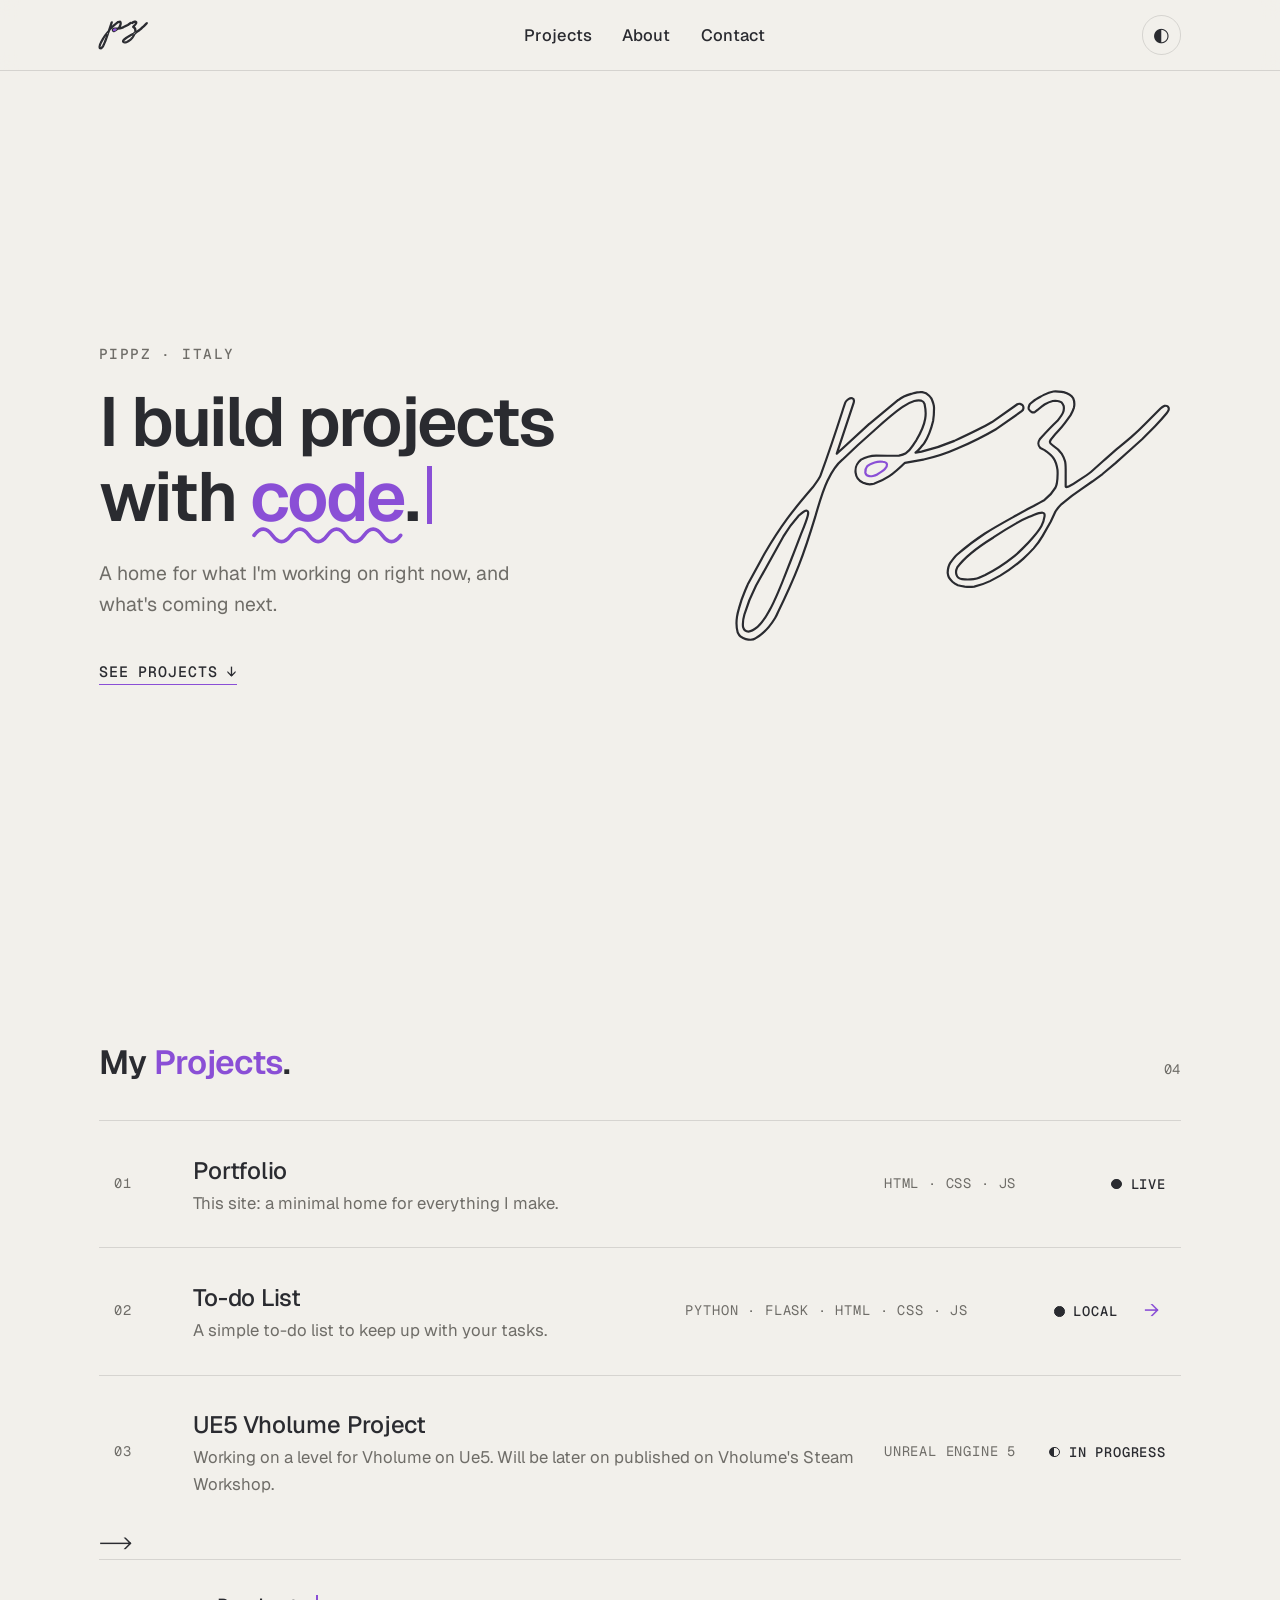
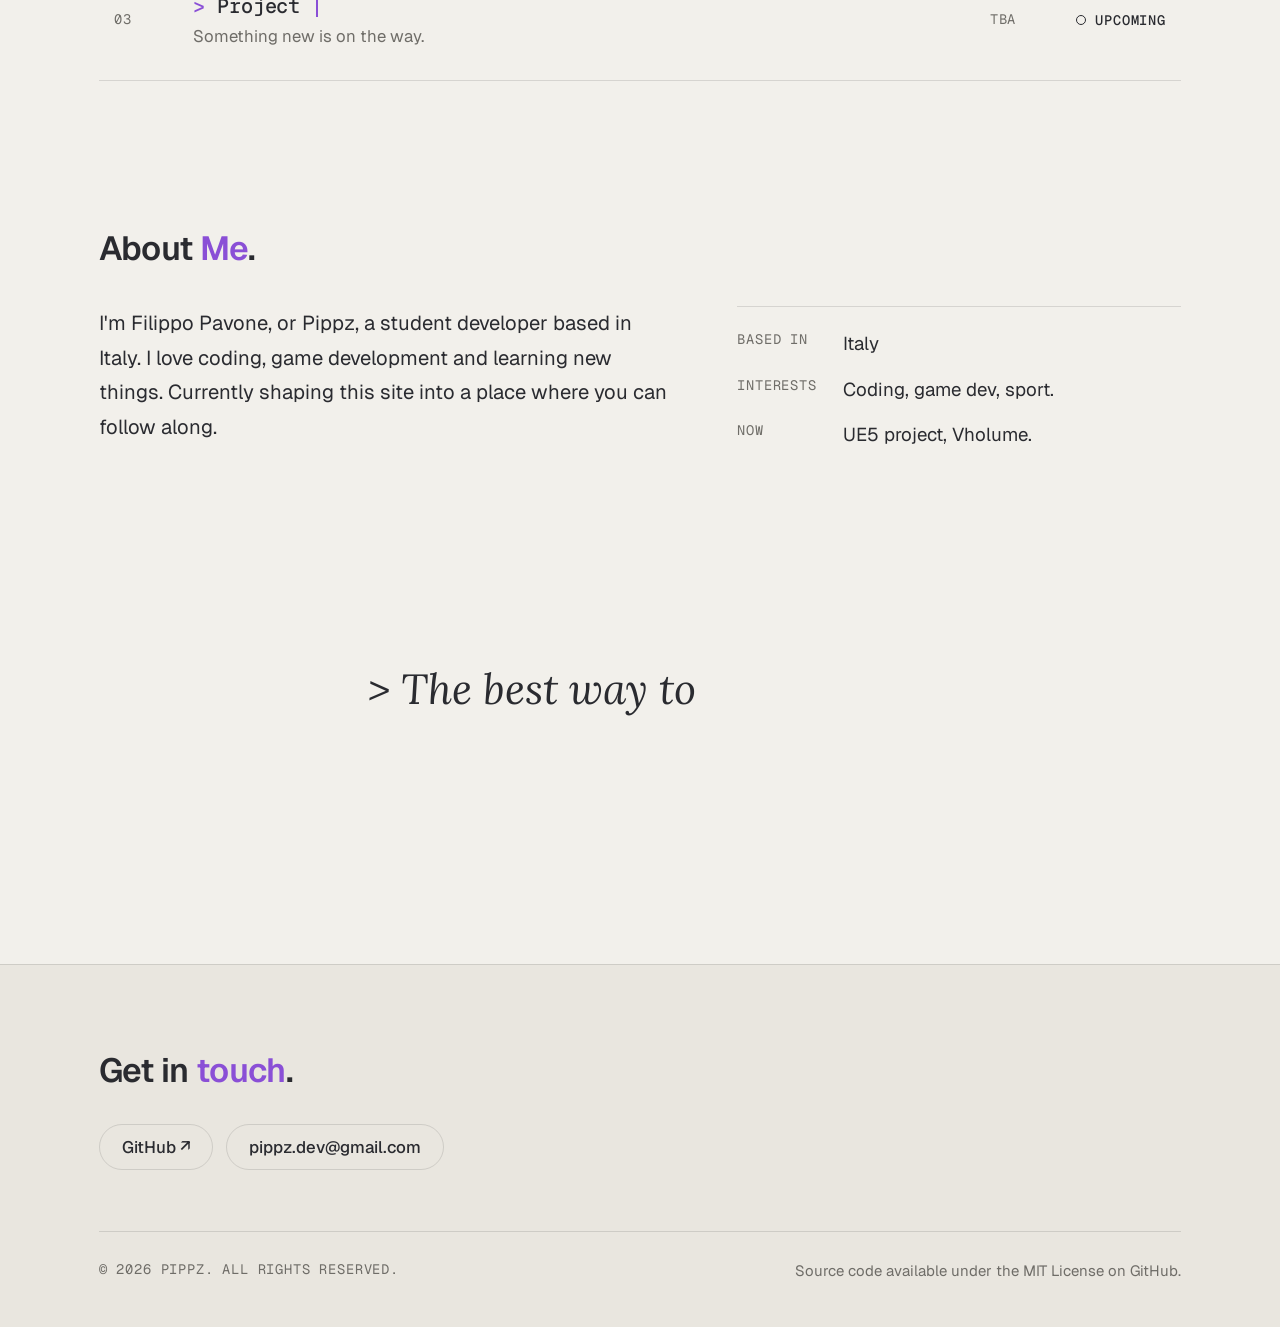
==== index.html @ d2d815ef "Merge branch 'main' into feature-compoundly" ====
<!DOCTYPE html>
<html lang="en">
<head>
  <meta charset="utf-8">
  <meta name="viewport" content="width=device-width, initial-scale=1">
  <title>Pippz — Coding & Projects</title>
  <meta name="description" content="Portfolio of Pippz: current projects, what's in progress, and what's coming next.">
  <link rel="icon" type="image/svg+xml" href="favicon.svg">
  <link rel="preconnect" href="https://fonts.googleapis.com">
  <link rel="preconnect" href="https://fonts.gstatic.com" crossorigin>
  <link href="https://fonts.googleapis.com/css2?family=Geist:wght@300;400;500;600&family=Geist+Mono:wght@400;500&family=Lora:ital,wght@1,400&display=swap" rel="stylesheet">
  <script>
    try{document.documentElement.dataset.theme=localStorage.getItem('theme')||(matchMedia('(prefers-color-scheme: dark)').matches?'dark':'light')}catch(e){}
  </script>
  <link rel="stylesheet" href="style.css">
</head>
<body id="top">

  <svg width="0" height="0" hidden><g id="logo-src"><path d="M21.8056 119.644L9.3056 142.644C9.26526 142.719 9.22818 142.795 9.19427 142.872L9.1015 143.109C5.95736 150.557 4.88043 152.31 2.8954 160.088C2.63771 160.976 1.61025 165.303 1.45403 166.349C0.895382 170.088 0.647331 172.921 1.94135 177.577C2.44136 178.577 3.0124 179.863 3.94135 180.577C5.4595 181.744 6.33736 182.166 7.94135 182.577C8.80337 182.798 12.8954 183.588 14.9413 182.077C23.2705 177.279 27.8954 169.588 29.3954 167.088C30.0858 165.937 31.2693 163.405 31.3954 163.088C44.3325 136.578 50.1797 121.376 58.7294 93.1844C58.7476 93.1387 58.7643 93.0924 58.7802 93.0458C64.4886 72.9875 67.2756 67.6297 67.8925 66.3358C71.8804 57.9718 74.8879 54.2525 78.704 51.0721C88.0883 42.0612 93.2858 37.2902 102.416 29.3358C111.746 20.9152 116.474 16.8454 122.567 12.6249C125.872 10.2228 127.889 9.06328 131.395 8.08776C133.193 7.58776 134.343 7.49878 136.381 7.75866C137.926 8.25127 138.568 8.75084 138.989 10.3671C140.011 15.042 140.087 17.3669 139.417 21.0409C138.565 26.3078 137.059 29.8177 132.894 36.8807C129.253 41.9809 129.736 43.187 124.895 46.5878C123.945 47.1565 121.351 47.8764 120.18 48.077C113.764 48.2335 110.107 48.2412 103.441 48.077C98.659 48.1854 96.2359 48.845 92.3954 51.0721C89.2131 53.8055 87.8954 56.0878 88.3954 60.5878C88.8431 64.6174 90.6763 66.6091 93.9482 68.036C96.3346 69.0016 99.3638 69.1245 99.9482 69.036C100.533 68.9475 100.573 69.0549 101.783 68.7606C110.575 65.6182 115.569 62.1973 124.589 53.3915L137.963 51.0311C138.102 51.0066 138.239 50.9723 138.373 50.9286C148.882 48.6878 154.149 46.8443 162.873 42.9286C163.014 42.8826 163.151 42.8268 163.283 42.7606C175.431 37.5355 181.542 34.4701 191.283 28.7606C191.416 28.694 191.544 28.6168 191.666 28.5311L210.166 15.5311C211.522 14.5785 211.848 12.708 210.895 11.3524C209.943 9.99685 208.072 9.67034 206.717 10.6229L188.404 23.4901C181.479 27.5888 174.873 30.7992 160.795 37.2948C152.08 41.0034 146.876 42.7908 136.71 45.159L132.327 45.9325C134.485 44.1463 135.381 42.8478 137.441 40.577C137.965 40.0003 138.441 39.3633 138.941 38.577C142.45 33.0596 143.534 29.666 145.216 22.7196C145.92 18.957 145.895 15.088 145.895 13.0878C145.895 12.0878 145.095 8.72495 143.895 6.08776C142.835 4.46468 142.052 3.71695 140.395 2.6073C139.329 2.08539 138.618 1.8641 137.192 1.58776C136.491 1.5666 136.097 1.56719 135.395 1.58776C134.395 1.58775 133.059 1.87586 130.018 2.60729C129.794 2.63923 129.575 2.69629 129.364 2.77722L129.157 2.86608C124.682 4.14204 122.546 5.0915 119.657 7.36608C119.431 7.4732 119.219 7.60774 119.026 7.76745L98.5263 24.7675C98.4882 24.7991 98.4505 24.8316 98.414 24.8651L74.5908 46.702L86.8954 9.58776C87.4304 8.01972 87.5093 6.64334 85.9413 6.10827C84.3733 5.57329 81.7961 7.17393 80.8954 9.08776C79.9947 11.0016 73.985 31.5247 62.8954 62.0878C62.7584 62.5749 61.0008 65.9545 57.0136 71.3124C41.95 88.7864 33.9469 99.0551 21.8056 119.644ZM21.8056 119.644L21.8945 119.491C21.9258 119.441 21.9588 119.391 21.9931 119.343" pathLength="1" style="--i:0"/><path d="M48.3729 105.739L48.3807 105.709C53.983 92.0607 54.5413 88.976 52.6736 88.5383C51.8009 87.9799 50.5115 88.7757 46.6385 92.1594L46.5516 92.2111L46.492 92.2922C40.8599 98.5788 38.6869 101.788 35.492 107.292L35.4578 107.345L15.448 143.362L15.4402 143.382C11.4286 151.266 9.49011 155.869 6.89541 164.588C6.15136 167.088 5.41328 170 5.89531 173.795C6.55748 176.323 8.3954 177.088 9.8954 177.088C11.3954 177.088 13.0346 176.542 16.2977 173.885C20.0883 170.321 21.9305 167.767 24.7977 162.385L24.8299 162.341L24.8514 162.292C29.1869 154.876 35.3954 139.088 35.8426 137.812C35.8954 137.588 36.0854 137.247 36.3475 136.593C36.6156 135.924 36.9806 135.002 37.4197 133.887C38.2982 131.656 39.474 128.648 40.7615 125.344C43.3367 118.735 46.3611 110.935 48.3611 105.768L48.3729 105.739Z" pathLength="1" style="--i:1"/><path d="M103.896 62.0877C102.659 62.8216 99.6384 63.4617 98.3955 63.0878C96.5373 62.9268 95.8954 62.0877 95.5154 60.6876C95.4575 56.4828 96.9658 54.8197 102.396 53.0877C103.896 52.5878 106.101 52.2448 108.395 52.5878C110.546 52.8211 111.348 53.5974 111.396 54.5877C111.76 56.9677 109.614 58.6939 103.896 62.0877Z" pathLength="1" style="--i:2"/><path d="M226.895 10.5877C225.395 11.4762 223.954 12.7184 222.395 14.0877C221.367 14.9564 220.88 15.3896 219.895 16.0877C219.075 16.4598 218.132 16.5148 217.395 16.0877C216.465 15.5591 216.034 15.1166 215.395 14.0877C214.833 12.6876 215.895 10.5877 216.395 10.0877C219.234 7.73923 220.437 6.87292 221.895 6.08775C222.895 5.58775 224.632 4.47335 226.395 3.58775C229.395 2.04518 230.916 1.51828 233.395 1.08775C236.358 0.827073 238.034 1.18989 240.895 1.58775C244.148 2.44117 246.554 3.80224 247.895 6.08774C249.021 8.63622 249.114 10.1724 248.395 13.0877C247.645 15.3564 247.109 16.5677 245.895 18.5877L241.895 24.0877C240.041 26.5293 238.961 27.8429 236.895 30.0877C235.208 31.8698 234.337 32.8545 232.895 34.5877C230.037 37.7201 230.165 38.9986 232.895 40.5877C236.142 42.7176 237.582 44.0271 239.395 46.5877C240.656 48.7023 241.196 49.9075 241.895 52.0877C242.25 53.2743 242.356 54.6303 242.395 58.0877V70.5877C242.465 71.1575 242.721 71.2233 243.395 71.0877C244.039 70.9162 244.364 70.8053 244.895 70.5877C247.58 69.1832 248.996 68.2986 251.395 66.5877C257.353 62.7457 259.574 61.2405 260.895 60.0877L269.895 52.0877C274.416 48.1234 278.895 44.0877 281.395 42.0877C284.989 39.1728 286.989 37.5356 290.395 34.5877C294.474 30.9695 296.684 28.9002 300.395 25.0877L311.895 13.5877C312.958 12.6164 313.638 12.1774 314.895 11.5877C316.808 11.3655 317.492 11.6675 317.895 13.0877C317.99 13.697 317.972 14.021 317.895 14.5877C317.459 15.7375 316.983 16.3672 316.395 17.0877C315.808 17.8083 311.317 23.0168 307.895 26.5877L298.395 36.0877L288.395 45.0878L278.895 53.5878L269.395 61.5877L261.895 67.0877L253.895 72.5877L246.895 77.5877L239.395 83.5877C237.243 85.6692 236.298 86.8802 234.895 89.0877L231.395 96.5877L225.395 107.088C223.207 110.865 221.763 112.82 218.895 116.088C216.007 119.217 214.368 120.876 211.395 123.588C205.03 129.219 201.311 131.964 194.395 136.088L186.895 140.088C182.471 142.217 179.954 143.105 175.395 144.088C172.576 144.34 171.048 144.336 168.395 144.088C166.365 143.838 165.268 143.623 163.395 143.088C161.619 142.258 160.713 141.73 159.395 140.588C158.192 139.467 157.664 138.806 156.895 137.588C156.259 136.232 156.035 135.465 155.895 134.088C156.002 130.47 156.402 128.789 157.895 126.588C159.073 124.959 160.895 122.325 162.895 120.588C177.889 107.566 187.601 102.179 204.195 92.9762L204.895 92.5878L214.895 87.0877L218.895 85.0877L223.395 82.5877L226.895 80.5877C231.053 77.4347 232.665 75.4151 234.895 71.5877C235.513 70.1542 235.727 69.5044 235.895 68.5877C236.52 64.6857 236.655 62.4964 236.395 58.5877C235.33 51.2778 233.067 48.2164 226.895 44.0877L223.895 42.5877C221.577 40.5219 222.395 37.5878 223.395 36.0877C228.188 30.7854 231.123 27.5075 236.395 22.5878C240.404 17.4756 241.65 15.3858 240.895 11.5877C240.409 10.3531 240.085 9.80029 239.395 9.08775C238.248 8.49864 237.593 8.27679 236.395 8.08775C235.028 7.96025 234.263 7.96503 232.895 8.08775C230.378 8.75529 228.395 9.69926 226.895 10.5877Z" pathLength="1" style="--i:3"/><path d="M178.895 137.588C177.895 138.088 176.125 138.41 174.895 138.588C170.74 139.189 170.051 139.154 166.395 138.588C164.934 138.394 162.909 137.292 162.395 135.588C161.962 134.088 161.395 133.088 162.895 130.088C168.895 121.588 178.346 114.941 189.395 108.088C196.579 103.325 200.312 101.013 206.395 97.5878C210.924 94.8781 213.654 93.9515 218.895 91.5878C225.218 89.3021 227.352 89.2002 226.895 92.5877C226.139 97.7811 224.432 101.123 218.395 108.088C215.582 111.403 213.946 113.167 210.895 116.088C208.522 118.52 207.48 119.52 204.773 121.772C196.995 128.006 192.377 131.123 183.395 135.588L178.895 137.588Z" pathLength="1" style="--i:4"/></g></svg>

  <header>
    <div class="bar wrap">
      <a href="#top" aria-label="Home"><svg class="logo mark" viewBox="0 0 319 184"></svg></a>
      <nav class="nav">
        <a href="#projects">Projects</a>
        <a href="#about">About</a>
        <a href="#contact">Contact</a>
      </nav>
      <button id="theme" aria-label="Toggle theme">◐</button>
    </div>
  </header>

  <main>
    <section class="hero wrap">
      <div>
        <p class="eyebrow">Pippz · Italy</p>
        <h1>I build projects with <span class="accent code-word">code<svg class="doodle squiggle" viewBox="0 0 76 10" preserveAspectRatio="none" aria-hidden="true"><path pathLength="1" d="M2 5q4.5-6 9 0t9 0 9 0 9 0 9 0 9 0 9 0 9 0"/></svg></span>.<span class="cursor" aria-hidden="true"></span></h1>
        <p class="lede">A home for what I'm working on right now, and what's coming next.</p>
        <a class="cta" href="#projects">See projects ↓</a>
      </div>
      <svg class="logo hero-logo" viewBox="0 0 319 184" role="img" aria-label="Pippz logo"></svg>
    </section>

    <section id="projects" class="wrap">
      <div class="head reveal"><h2>My <span style="color: var(--accent);">Projects</span>.</h2><span class="mono">04</span></div>
      <ul class="rows">
        <li class="row reveal">
          <span class="num mono">01</span>
          <div><h3>Portfolio</h3><p>This site: a minimal home for everything I make.</p></div>
          <span class="tags mono">HTML · CSS · JS</span>
          <span class="status live">Live</span>
        </li>
        <li class="row-item">
        <a class="row row-link reveal" href="todo.html">
          <span class="num mono">02</span>
          <div><h3>To-do List</h3><p>A simple to-do list to keep up with your tasks.</p></div>
          <span class="tags mono">PYTHON · FLASK · HTML · CSS · JS</span>
          <span class="status live">Local</span>
          <span class="row-arrow">→</span>
        </a>
        </li>
        <!--<li class="row reveal">
          <span class="num mono">03</span>
          <div><h3 class="proj-title"><svg class="compoundly-mark" viewBox="0 0 100 100" fill="none" aria-hidden="true" focusable="false">
            <line x1="30" y1="33" x2="53" y2="50" stroke="currentColor" stroke-width="5" stroke-linecap="round"/>
            <line x1="30" y1="67" x2="53" y2="50" stroke="currentColor" stroke-width="5" stroke-linecap="round"/>
            <line x1="30" y1="33" x2="30" y2="67" stroke="currentColor" stroke-width="5" stroke-linecap="round"/>
            <circle cx="30" cy="33" r="7" fill="currentColor"/>
            <circle cx="30" cy="67" r="7" fill="currentColor"/>
            <circle cx="53" cy="50" r="7" fill="currentColor"/>
            <path d="M57 30 H65 Q72 30 72 37 V63 Q72 70 65 70 H57" stroke="currentColor" stroke-width="5" stroke-linecap="round" stroke-linejoin="round"/>
          </svg>Compoundly</h3><p>Compoundly is a web app built to simplify chemical compound research. Beta version is available on GitHub.</p></div>
          <span class="tags mono">HTML · CSS · JS</span>
          <span class="status wip">In progress</span>
        </li>-->
        <li class="row reveal">
          <span class="num mono">03</span>
          <div><h3>UE5 Vholume Project</h3><p>Working on a level for Vholume on Ue5. Will be later on published on Vholume's Steam Workshop.</p></div>
          <span class="tags mono">Unreal Engine 5</span>
          <span class="status wip">In progress</span>
        </li>-->
        <li class="row reveal">
          <span class="num mono">03</span>
          <div><h3 class="typed-line" aria-label="Upcoming project"><span class="prompt" aria-hidden="true">&gt;</span><span id="typed" aria-hidden="true" data-phrases="Project Alpha|Project Beta|Project Gamma|Project Delta"></span><span class="cursor cursor-sm" aria-hidden="true"></span></h3><p>Something new is on the way.</p></div>
          <span class="tags mono">TBA</span>
          <span class="status soon">Upcoming</span>
        </li>
      </ul>
    </section>

    <section id="about" class="wrap">
      <div class="head reveal"><h2>About <span style="color: var(--accent);">Me</span>.</h2></div>
      <div class="about reveal">
        <p>I'm Filippo Pavone, or Pippz, a student developer based in Italy. I love coding, game development and learning new things. Currently shaping this site into a place where you can follow along.</p>
        <dl>
          <dt class="mono">Based in</dt><dd>Italy</dd>
          <dt class="mono">Interests</dt><dd>Coding, game dev, sport.</dd>
          <dt class="mono">Now</dt><dd>UE5 project, Vholume.</dd>
        </dl>
      </div>
    </section>

    <section class="wrap reveal">
      <p class="quote" id="quote" data-text="> The best way to predict the future is to build it." data-hl="predict future build"></p>
    </section>
  </main>

  <footer id="contact">
    <div class="wrap">
      <h2 class="reveal">Get in <span style="color: var(--accent);">touch</span>.</h2>
      <div class="links reveal">
        <a href="https://github.com/pippz" target="_blank" rel="noopener">GitHub ↗</a>
        <button id="discord" type="button">pippz.dev@gmail.com</button>
      </div>
      <div class="legal">
        <p class="copy mono">© 2026 Pippz. All rights reserved.</p>
        <p class="notice">Source code available under the MIT License on GitHub.</p>
      </div>
    </div>
  </footer>

  <script src="script.js"></script>
</body>
</html>
---- style.css ----
:root {
    --bg: #f2f0eb;
    --surface: #e9e6df;
    --text: #2a2b30;
    --muted: #6f6d68;
    --line: rgba(42, 43, 48, 0.14);
    --accent: /*#e2573b;*/#8A4FD6;
}

[data-theme="dark"] {
    --bg: #1d1e22;
    --surface: #26272c;
    --text: #e9e6df;
    --muted: #8d8b86;
    --line: rgba(233, 230, 223, 0.13);
    --accent: /*#f0745a;*/#B98CF2;
}

* {
    box-sizing: border-box;
}

html {
    font-size: 110%;
    scrollbar-width: thin;
    scrollbar-color: var(--line) transparent;
}

body {
    margin: 0;
    background: var(--bg);
    color: var(--text);
    font: 400 1.0625rem/1.6 'Geist', system-ui, sans-serif;
    transition: background 0.3s, color 0.3s;
}

::selection {
    background: var(--accent);
    color: #fff;
}

a {
    color: inherit;
    text-decoration: none;
}

:focus-visible {
    outline: 2px solid var(--accent);
    outline-offset: 0.1875rem;
    border-radius: 0.25rem;
}

.wrap {
    max-width: 65rem;
    margin: 0 auto;
    padding: 0 1.75rem;
}

.mono {
    font-family: 'Geist Mono', monospace;
    font-size: 0.78rem;
    letter-spacing: 0.06em;
    text-transform: uppercase;
    color: var(--muted);
}

section {
    scroll-margin-top: 4.375rem;
}

h1,
h2,
h3,
p {
    margin: 0;
}

/* ── Header ── */
header {
    position: fixed;
    inset: 0 0 auto;
    z-index: 10;
    background: color-mix(in srgb, var(--bg) 82%, transparent);
    backdrop-filter: blur(0.5rem);
    -webkit-backdrop-filter: blur(0.5rem);
    border-bottom: 1px solid var(--line);
}

.bar {
    display: flex;
    align-items: center;
    justify-content: space-between;
    height: 4rem;
}

.mark {
    width: 2.75rem;
    --sw: 9;
    display: block;
}

.nav {
    display: flex;
    gap: 1.75rem;
    font-size: 0.9375rem;
    font-weight: 500;
}

.nav a {
    display: inline-flex;
}

.nav a span {
    display: inline-flex;
    flex-direction: column;
    height: 1.25em;
    line-height: 1.25;
    overflow: hidden;
}

.nav a span::before,
.nav a span::after {
    content: attr(data-l);
    display: block;
    transition: transform 0.4s cubic-bezier(0.6, 0, 0.2, 1);
    transition-delay: calc((sibling-index() - 1) * 30ms);
}

.nav a span::after {
    color: var(--accent);
}

.nav a:hover span::before,
.nav a:hover span::after {
    transform: translateY(-100%);
}

#theme {
    background: none;
    border: 1px solid var(--line);
    color: var(--text);
    width: 2.25rem;
    height: 2.25rem;
    border-radius: 50%;
    font-size: 1.0625rem;
    cursor: pointer;
    transition: transform 0.4s, border-color 0.2s;
}

#theme:hover {
    border-color: var(--accent);
    transform: rotate(180deg);
}

/* ── Logo ── */
.logo {
    fill: none;
    stroke: currentColor;
    stroke-width: var(--sw, 2);
    stroke-linecap: round;
    stroke-linejoin: round;
    overflow: visible;
}

.logo path:nth-of-type(3) {
    stroke: var(--accent);
}

.logo.draw path {
    animation: draw var(--dur, 2s) cubic-bezier(0.4, 0, 0.2, 1) both;
    animation-delay: calc(var(--i) * 0.14s);
}

.mark {
    --dur: 0.9s;
}

@keyframes draw {
    from {
        stroke-dasharray: 1;
        stroke-dashoffset: 1;
    }

    to {
        stroke-dasharray: 1;
        stroke-dashoffset: 0;
    }
}

/* ── Hero ── */
.hero {
    min-height: 100svh;
    display: grid;
    grid-template-columns: 1.25fr 1fr;
    align-items: center;
    gap: 3rem;
    padding-top: 6rem;
    padding-bottom: 4rem;
}

.eyebrow {
    font: 500 0.82rem 'Geist Mono', monospace;
    letter-spacing: 0.1em;
    text-transform: uppercase;
    color: var(--muted);
    margin-bottom: 1.25rem;
}

h1 {
    font-size: clamp(2.2rem, 5.4vw, 4rem);
    line-height: 1.08;
    font-weight: 600;
    letter-spacing: -0.03em;
}

.accent {
    color: var(--accent);
}

.lede {
    color: var(--muted);
    font-size: 1.1rem;
    max-width: 32ch;
    margin: 1.375rem 0 2rem;
}

.cta {
    font: 500 0.85rem 'Geist Mono', monospace;
    letter-spacing: 0.06em;
    text-transform: uppercase;
    border-bottom: 1px solid var(--accent);
    padding-bottom: 0.1875rem;
    transition: color 0.2s;
}

.cta:hover {
    color: var(--accent);
}

.hero-logo {
    width: clamp(13.75rem, 34vw, 25rem);
    --sw: 1.6;
    justify-self: center;
    color: var(--text);
}

/* ── Sections ── */
section.wrap {
    padding-top: 6rem;
    padding-bottom: 2rem;
}

.head {
    display: flex;
    align-items: baseline;
    justify-content: space-between;
    margin-bottom: 1.75rem;
}

h2 {
    font-size: 1.9rem;
    font-weight: 600;
    letter-spacing: -0.02em;
}

/* ── Projects ── */
.rows {
    list-style: none;
    margin: 0;
    padding: 0;
    border-bottom: 1px solid var(--line);
}

.row {
    display: grid;
    grid-template-columns: 3rem 1fr auto 7rem;
    gap: 1.5rem;
    align-items: center;
    padding: 1.75rem 0.875rem;
    border-top: 1px solid var(--line);
    transition: background 0.25s;
}

.row:hover {
    background: var(--surface);
}

.row h3 {
    font-size: 1.35rem;
    font-weight: 500;
    letter-spacing: -0.01em;
    transition: color 0.2s;
}

.proj-title {
    display: inline-flex;
    align-items: center;
    gap: 0.5rem;
}

.compoundly-mark {
    width: 2.0em;
    height: 2.0em;
    flex-shrink: 0;
    color: var(--accent);
}

.row:hover h3 {
    color: var(--accent);
}

.row p {
    color: var(--muted);
    font-size: 0.95rem;
}

.status {
    font: 500 0.78rem 'Geist Mono', monospace;
    letter-spacing: 0.06em;
    text-transform: uppercase;
    display: inline-flex;
    align-items: center;
    gap: 0.5rem;
    justify-self: end;
    color: var(--text);
}

.status::before {
    content: '';
    box-sizing: border-box;
    flex-shrink: 0;
    width: 0.6rem;
    height: 0.6rem;
    border: 1.5px solid currentColor;
    border-radius: 50%;
}

.live::before {
    background: currentColor;
}

.wip::before {
    background: linear-gradient(90deg, currentColor 50%, transparent 50%);
}

.row-link {
    grid-template-columns: 3rem 1fr auto 7rem 1.25rem;
    cursor: pointer;
}

.row-arrow {
    color: var(--accent);
    font-size: 1.1rem;
    opacity: 1;
    transform: translateX(-0.4rem);
    justify-self: end;
}

/* ── About ── */
.about {
    display: grid;
    grid-template-columns: 1.3fr 1fr;
    gap: 3.5rem;
    align-items: start;
}

.about p {
    font-size: 1.15rem;
    line-height: 1.7;
}

dl {
    margin: 0;
    display: grid;
    grid-template-columns: auto 1fr;
    gap: 0.875rem 1.5rem;
    border-top: 1px solid var(--line);
    padding-top: 1.25rem;
}

dd {
    margin: 0;
}

/* ── Quote ── */
.quote {
    font: italic 400 clamp(1.5rem, 3.4vw, 2.4rem)/1.35 'Lora', serif;
    text-align: center;
    max-width: 26ch;
    margin: 4rem auto 2rem;
    min-height: 3em;
}

.w {
    white-space: nowrap;
}

.c {
    opacity: 0;
    transition: opacity 0.15s;
}

.c.on {
    opacity: 1;
}

.hl {
    color: var(--accent);
}

/* ── Footer ── */
footer {
    margin-top: 6rem;
    padding: 4.5rem 0 2.5rem;
    border-top: 1px solid var(--line);
    background: var(--surface);
}

.links {
    display: flex;
    gap: 0.75rem;
    flex-wrap: wrap;
    margin: 1.5rem 0 3.5rem;
}

.links a,
.links button {
    font: 500 0.95rem 'Geist', sans-serif;
    color: var(--text);
    background: none;
    border: 1px solid var(--line);
    border-radius: 999px;
    padding: 0.625rem 1.25rem;
    cursor: pointer;
    transition: border-color 0.2s, color 0.2s;
}

.links a:hover,
.links button:hover {
    border-color: var(--accent);
    color: var(--accent);
}

.legal {
    display: flex;
    justify-content: space-between;
    align-items: flex-start;
    gap: 1rem 2.5rem;
    flex-wrap: wrap;
    border-top: 1px solid var(--line);
    padding-top: 1.5rem;
}

.copy {
    margin: 0;
}

.notice {
    margin: 0;
    max-width: 52ch;
    text-align: right;
    font-size: 0.85rem;
    color: var(--muted);
}

/* ── Reveal ── */
.reveal {
    opacity: 0;
    transform: translateY(0.625rem);
    transition: opacity 0.7s ease, transform 0.7s ease;
}

.reveal.in {
    opacity: 1;
    transform: none;
}

@media (max-width: 792px) {
    .hero {
        grid-template-columns: 1fr;
        gap: 2rem;
        padding-top: 6.875rem;
    }

    .hero-logo {
        order: -1;
        width: 12.5rem;
        justify-self: start;
    }

    .nav {
        gap: 1rem;
        font-size: 0.875rem;
    }

    .row {
        grid-template-columns: 2rem 1fr;
        gap: 0.375rem 0.875rem;
        padding: 1.5rem 0.25rem;
    }

    .tags,
    .status {
        grid-column: 2;
        justify-self: start;
    }

    .row-arrow {
        display: none;
    }

    .about {
        grid-template-columns: 1fr;
        gap: 2rem;
    }

    .notice {
        text-align: left;
    }
}

@media (prefers-reduced-motion: reduce) {
    * {
        animation: none!important;
        transition: none!important;
    }

    .reveal {
        opacity: 1;
        transform: none;
    }
}

/* ── Squiggle ── */
.doodle {
    fill: none;
    stroke: currentColor;
    stroke-width: 1.8;
    stroke-linecap: round;
    stroke-linejoin: round;
    overflow: visible;
}

.doodle path {
    stroke-dasharray: 1;
    stroke-dashoffset: 1;
}

.doodle.draw path {
    animation: draw 1s cubic-bezier(0.4, 0, 0.2, 1) both;
    animation-delay: var(--d, 0s);
}

.code-word {
    position: relative;
    display: inline-block;
}

.squiggle {
    --d: 0.9s;
    position: absolute;
    left: 0;
    bottom: -0.16em;
    width: 100%;
    height: 0.3em;
    color: var(--accent);
}

/* ── Cursor ── */
.cursor {
    display: inline-block;
    width: 0.07em;
    height: 0.85em;
    margin-left: 0.12em;
    background: var(--accent);
    vertical-align: -0.05em;
    animation: blink 1.1s steps(1) infinite;
}

.cursor-sm {
    width: 2px;
    height: 1.1em;
    margin-left: 4px;
    vertical-align: -0.2em;
}

@keyframes blink {
    50% {
        opacity: 0;
    }
}

/* ── Typing line ── */
.row .typed-line {
    font-family: 'Geist Mono', monospace;
    font-size: 1.15rem;
    font-weight: 500;
}

.prompt {
    color: var(--accent);
    margin-right: 0.6em;
}

@media (prefers-reduced-motion: reduce) {
    .doodle path {
        stroke-dashoffset: 0;
    }
}

/* ── Case study: title block ── */
.back-link {
    display: inline-flex;
    align-items: center;
    gap: 0.4rem;
    font: 500 0.85rem 'Geist Mono', monospace;
    letter-spacing: 0.04em;
    color: var(--muted);
    transition: color 0.2s;
}

.back-link:hover {
    color: var(--accent);
}

.case-head {
    padding-top: 6rem;
    max-width: 42rem;
}

.case-head h1 {
    font-size: clamp(2rem, 4.4vw, 3rem);
    font-weight: 600;
    letter-spacing: -0.02em;
    margin-top: 0.75rem;
}

.case-summary {
    color: var(--muted);
    font-size: 1.1rem;
    margin-top: 1rem;
    max-width: 40ch;
}

.case-meta {
    display: flex;
    gap: 1.75rem;
    flex-wrap: wrap;
    margin-top: 2rem;
    padding-top: 1.5rem;
    border-top: 1px solid var(--line);
}

.case-meta div {
    display: flex;
    flex-direction: column;
    gap: 0.3rem;
}

.case-meta dd {
    font-size: 0.92rem;
}

.case-meta a {
    border-bottom: 1px solid var(--line);
    transition: border-color 0.2s, color 0.2s;
}

.case-meta a:hover {
    color: var(--accent);
    border-color: var(--accent);
}

/* ── Case study: sticky scroller ── */
.wrap.case-scroller {
    padding-top: 5rem;
}

.scroller-grid {
    display: grid;
    grid-template-columns: 1fr 1.1fr;
    gap: 3.5rem;
}

.scroller-sticky {
    position: sticky;
    top: 6rem;
    align-self: start;
    height: fit-content;
}

.frame {
    border-radius: 1.25rem;
    overflow: hidden;
    box-shadow: 0 1px 2px rgba(20, 15, 10, 0.06), 0 1.5rem 3rem rgba(20, 15, 10, 0.14);
    border: 1px solid var(--line);
    max-width: 20rem;
    margin: 0 auto;
}

.frame img {
    display: block;
    width: 100%;
    transition: opacity 0.25s ease;
}

.frame img.fade {
    opacity: 0;
}

.scroller-steps {
    display: flex;
    flex-direction: column;
    gap: 9rem;
    padding: 2rem 0;
}

.step {
    opacity: 0.35;
    transition: opacity 0.4s ease;
}

.step.active {
    opacity: 1;
}

.step .mono {
    display: block;
    margin-bottom: 0.5rem;
    transition: color 0.3s;
}

.step.active .mono {
    color: var(--accent);
}

.step h3 {
    font-size: 1.5rem;
    font-weight: 600;
    letter-spacing: -0.01em;
    margin-bottom: 0.6rem;
}

.step p {
    color: var(--muted);
    font-size: 1.02rem;
    line-height: 1.65;
    max-width: 32ch;
}

.step-img {
    display: none;
}

/* ── Case study: light/dark callout ── */
.wrap.case-diptych-section {
    padding-top: 1rem;
}

.diptych-label {
    text-align: center;
    display: block;
}

.case-diptych {
    display: grid;
    grid-template-columns: 1fr 1fr;
    gap: 1.5rem;
    max-width: 34rem;
    margin: 1rem auto 0;
}

.wrap.case-run {
    padding-top: 4rem;
}

.diptych-item {
    text-align: center;
}

.diptych-item .frame {
    max-width: none;
}

.diptych-item .mono {
    display: block;
    margin-top: 0.75rem;
}

/* ── Case study: prose + code ── */
.case-prose {
    max-width: 38rem;
    margin-top: 1.5rem;
}

.case-prose p {
    font-size: 1.05rem;
    line-height: 1.75;
    margin-bottom: 1.1rem;
}

.case-prose p:last-child {
    margin-bottom: 0;
}

.codeblock {
    background: var(--surface);
    border: 1px solid var(--line);
    border-radius: 1rem;
    padding: 1.5rem 1.75rem;
    max-width: 38rem;
    margin-top: 1.5rem;
    font-family: 'Geist Mono', monospace;
    font-size: 0.88rem;
    line-height: 1.9;
    overflow-x: auto;
}

.codeblock .ln {
    color: var(--accent);
    margin-right: 0.6em;
}

.case-next {
    margin-top: 6rem;
    padding: 3rem 0 5rem;
    border-top: 1px solid var(--line);
    display: flex;
    align-items: baseline;
    justify-content: space-between;
    gap: 1rem;
    flex-wrap: wrap;
}

.case-next a {
    font: 500 0.85rem 'Geist Mono', monospace;
    letter-spacing: 0.04em;
    color: var(--muted);
    transition: color 0.2s;
}

.case-next a:hover {
    color: var(--accent);
}

@media (max-width: 792px) {
    .scroller-grid {
        grid-template-columns: 1fr;
        gap: 0;
    }

    .scroller-sticky {
        display: none;
    }

    .scroller-steps {
        gap: 3rem;
        padding: 0;
    }

    .step {
        opacity: 1;
    }

    .step-img {
        display: block;
        margin-bottom: 1.25rem;
        max-width: 16rem;
    }

    .case-diptych {
        grid-template-columns: 1fr;
        max-width: 16rem;
    }

    .case-meta {
        gap: 1.25rem 2rem;
    }
}
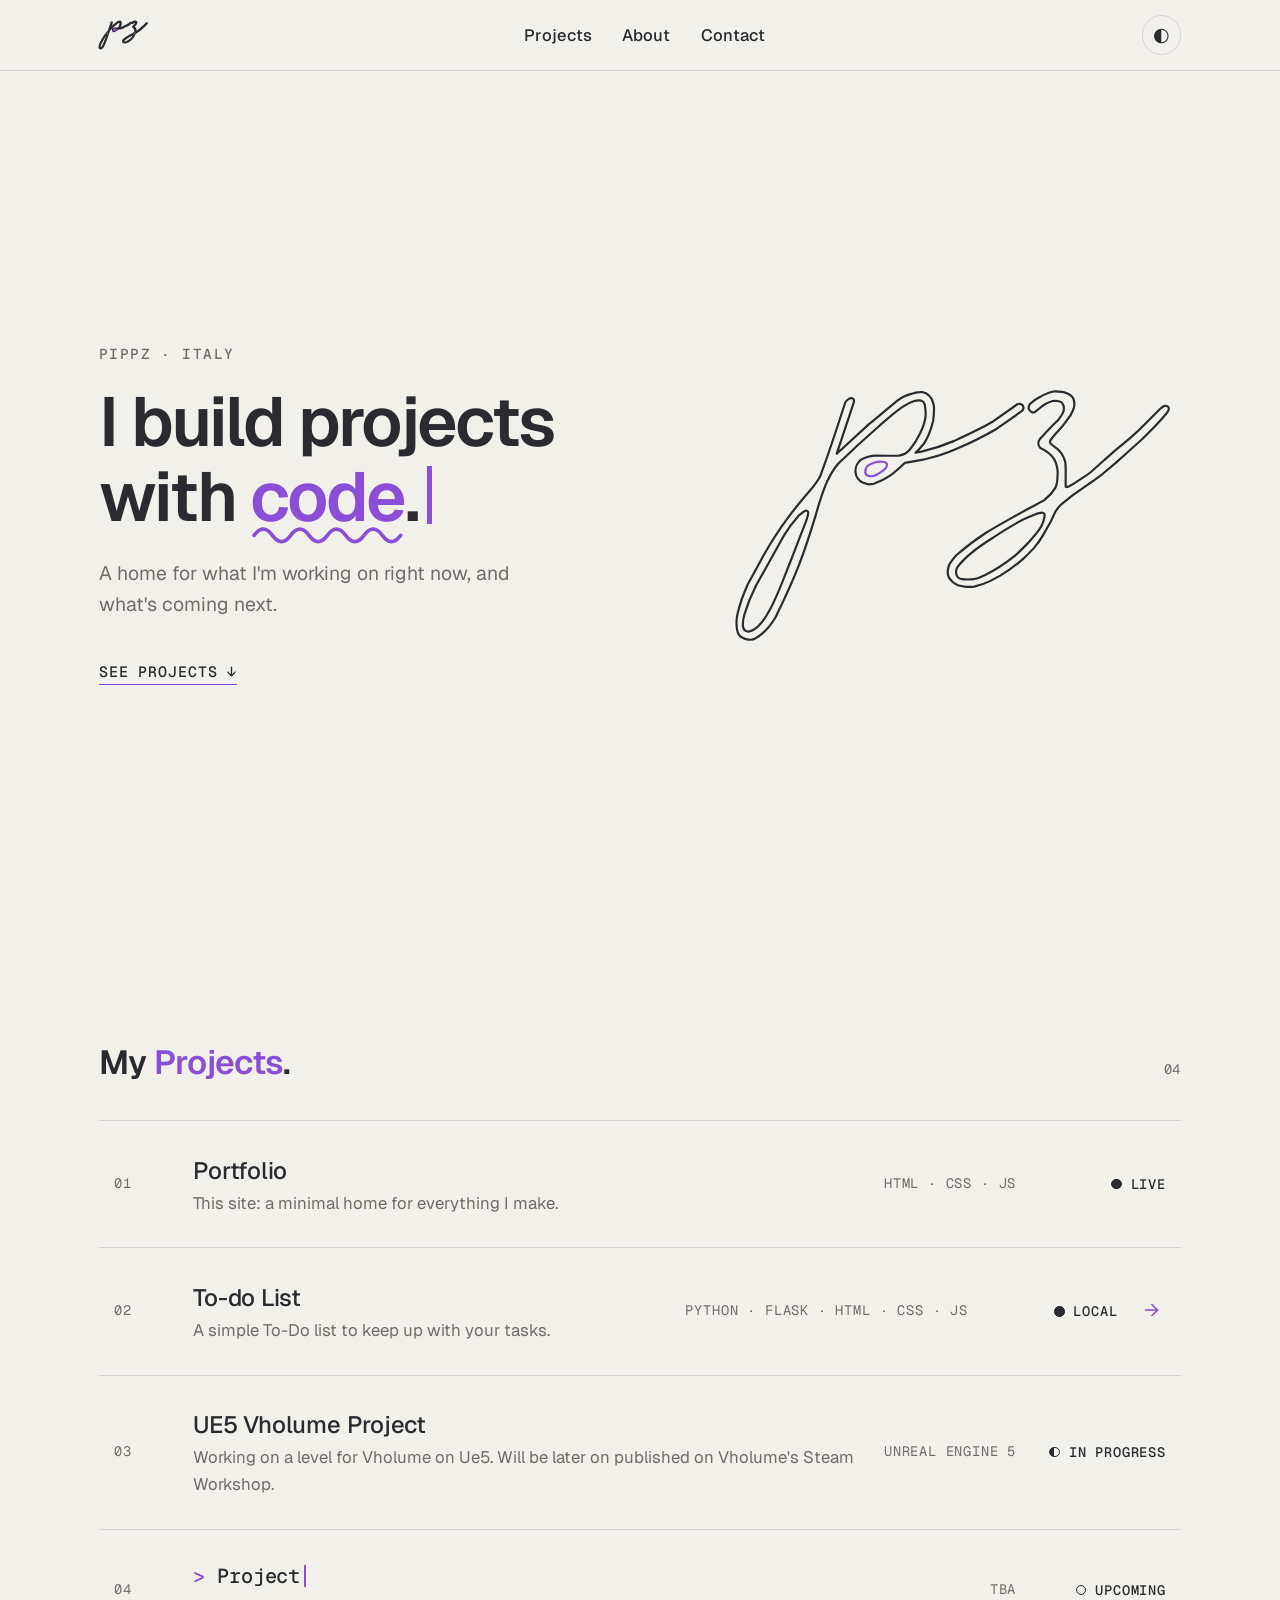
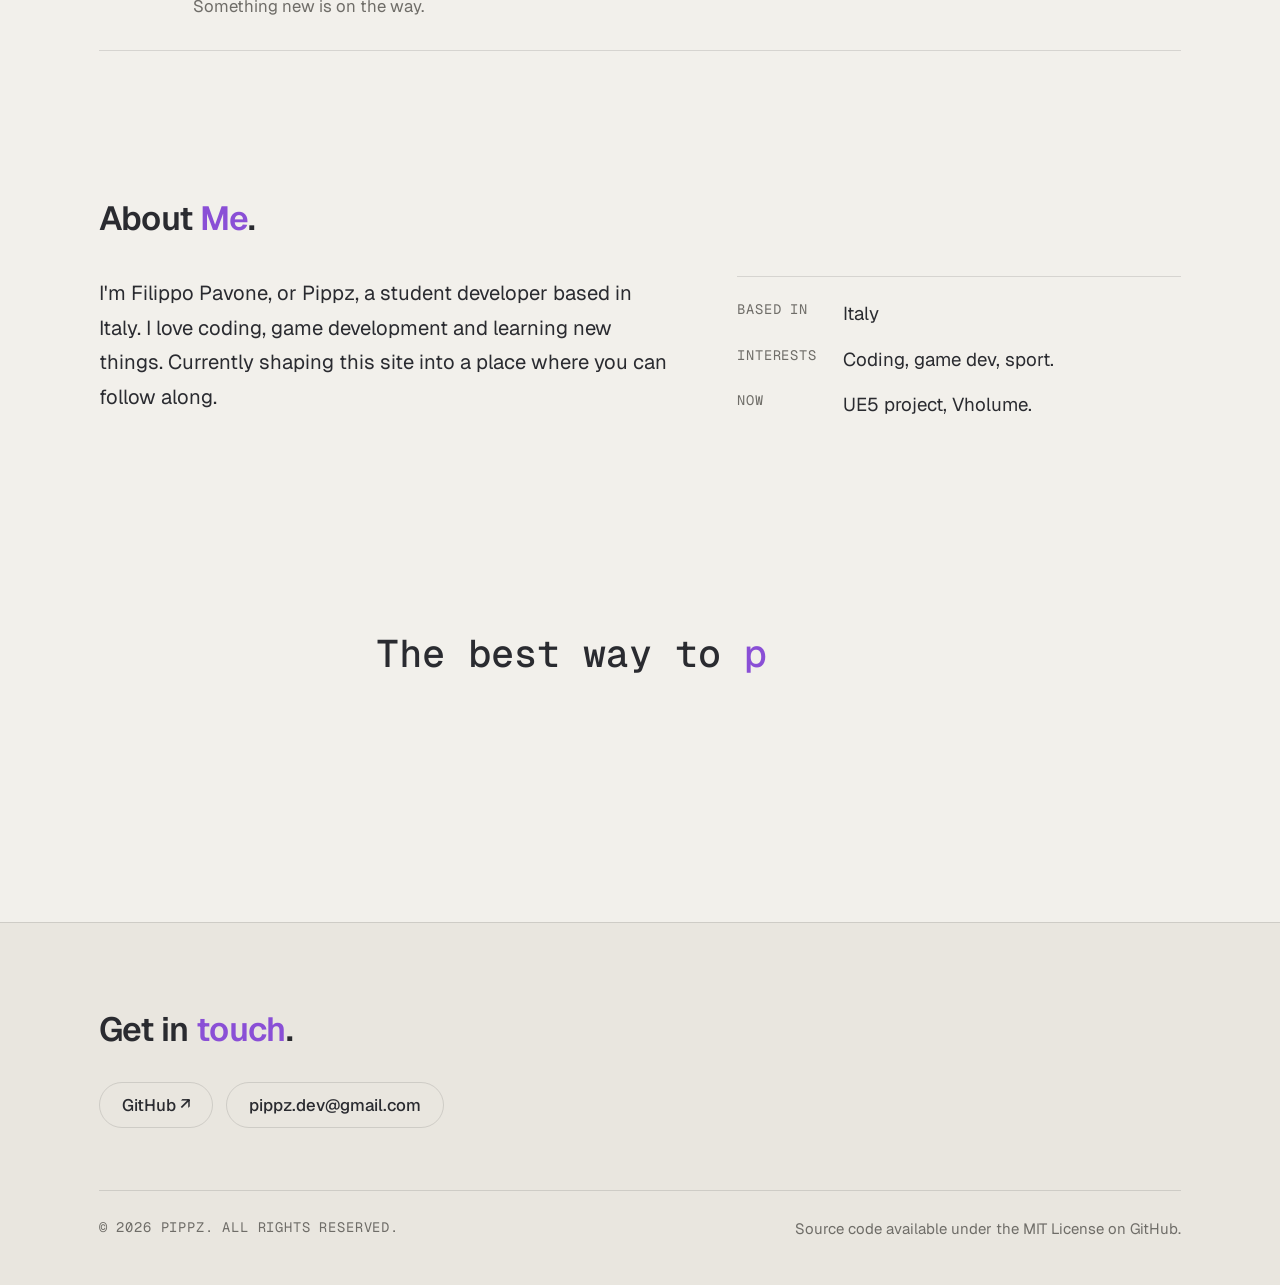
==== commit 120e10e5: "Project section update" ====
--- a/index.html
+++ b/index.html
@@ -53,7 +53,7 @@
         <li class="row-item">
         <a class="row row-link reveal" href="todo.html">
           <span class="num mono">02</span>
-          <div><h3>To-do List</h3><p>A simple to-do list to keep up with your tasks.</p></div>
+          <div><h3>To-do List</h3><p>A simple To-Do list to keep up with your tasks.</p></div>
           <span class="tags mono">PYTHON · FLASK · HTML · CSS · JS</span>
           <span class="status live">Local</span>
           <span class="row-arrow">→</span>
@@ -78,9 +78,9 @@
           <div><h3>UE5 Vholume Project</h3><p>Working on a level for Vholume on Ue5. Will be later on published on Vholume's Steam Workshop.</p></div>
           <span class="tags mono">Unreal Engine 5</span>
           <span class="status wip">In progress</span>
-        </li>-->
+        </li>
         <li class="row reveal">
-          <span class="num mono">03</span>
+          <span class="num mono">04</span>
           <div><h3 class="typed-line" aria-label="Upcoming project"><span class="prompt" aria-hidden="true">&gt;</span><span id="typed" aria-hidden="true" data-phrases="Project Alpha|Project Beta|Project Gamma|Project Delta"></span><span class="cursor cursor-sm" aria-hidden="true"></span></h3><p>Something new is on the way.</p></div>
           <span class="tags mono">TBA</span>
           <span class="status soon">Upcoming</span>
@@ -101,7 +101,7 @@
     </section>
 
     <section class="wrap reveal">
-      <p class="quote" id="quote" data-text="> The best way to predict the future is to build it." data-hl="predict future build"></p>
+      <p class="quote" id="quote" data-text="The best way to predict the future is to build it." data-hl="predict future build"></p>
     </section>
   </main>
 
--- a/style.css
+++ b/style.css
@@ -384,7 +384,7 @@
 
 /* ── Quote ── */
 .quote {
-    font: italic 400 clamp(1.5rem, 3.4vw, 2.4rem)/1.35 'Lora', serif;
+    font: 500 clamp(1.5rem, 3.0vw, 2.2rem)/1.15 'Geist Mono', monospace;
     text-align: center;
     max-width: 26ch;
     margin: 4rem auto 2rem;
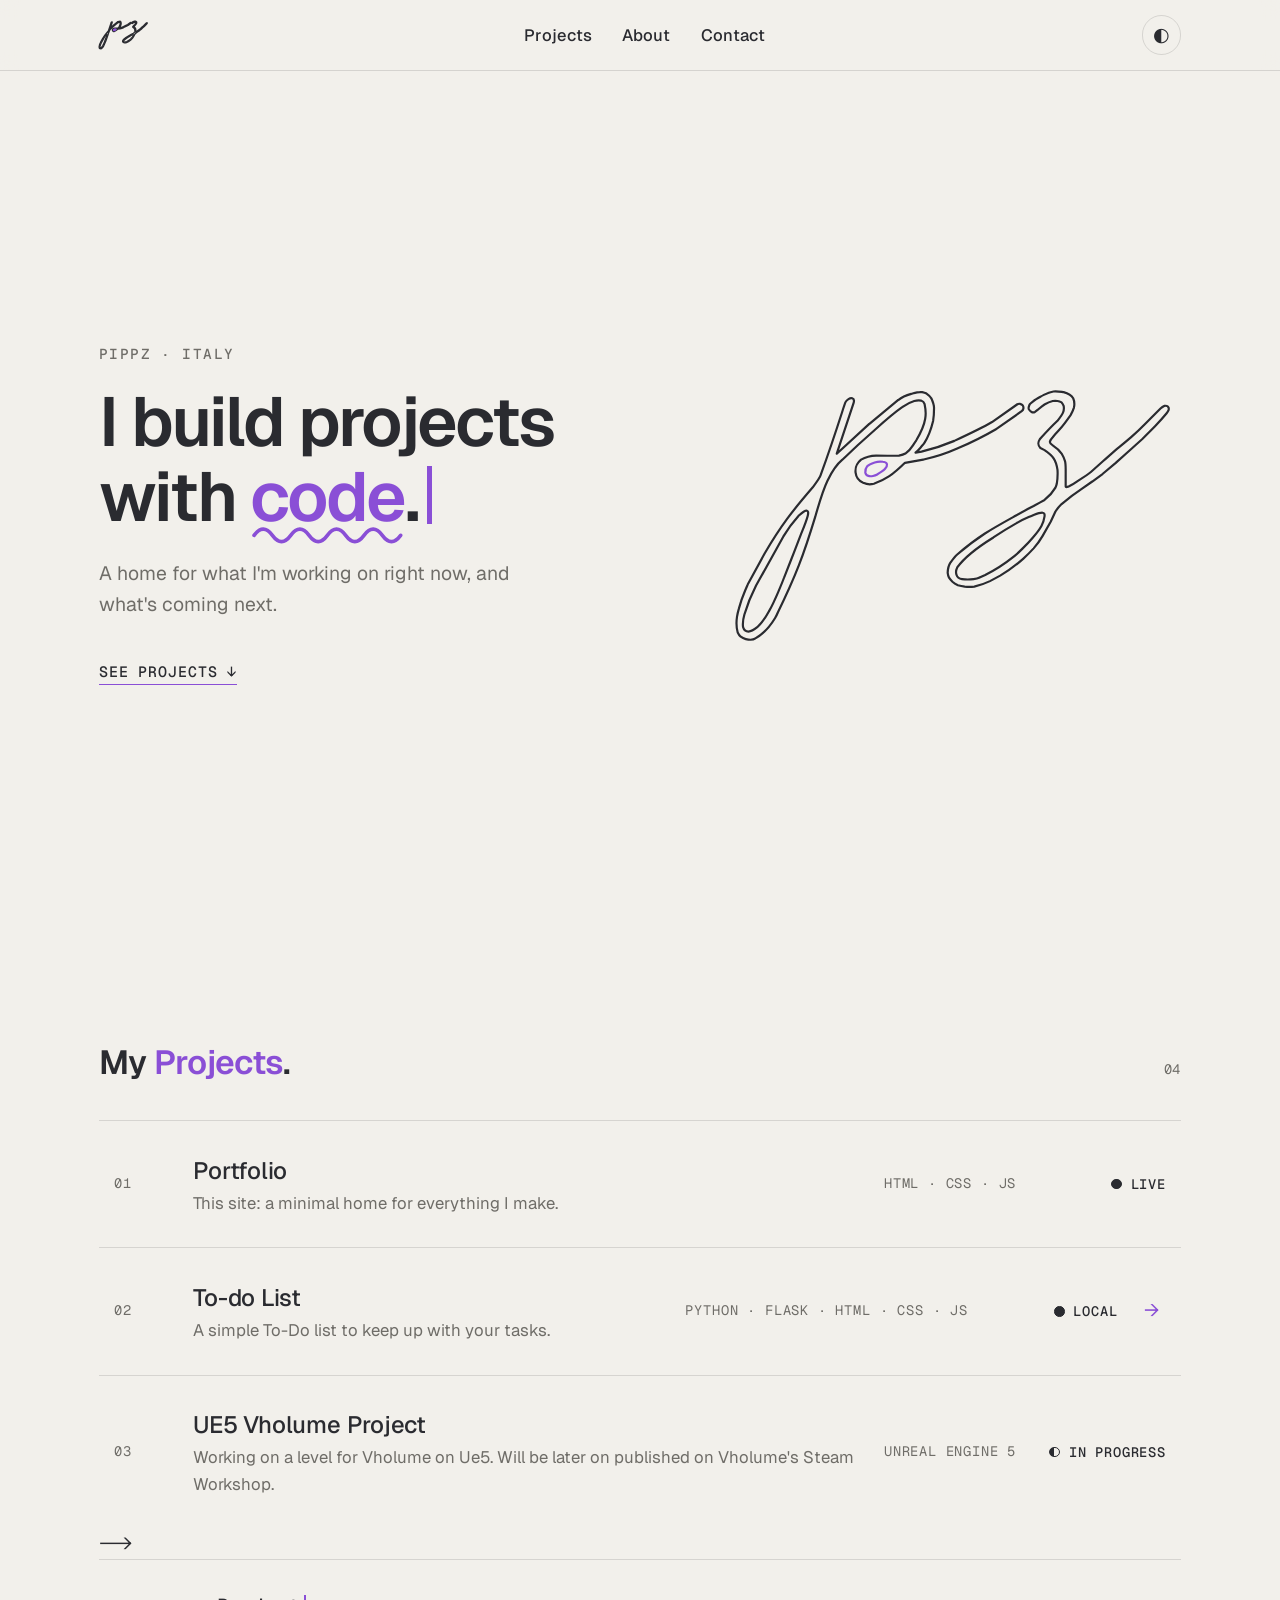
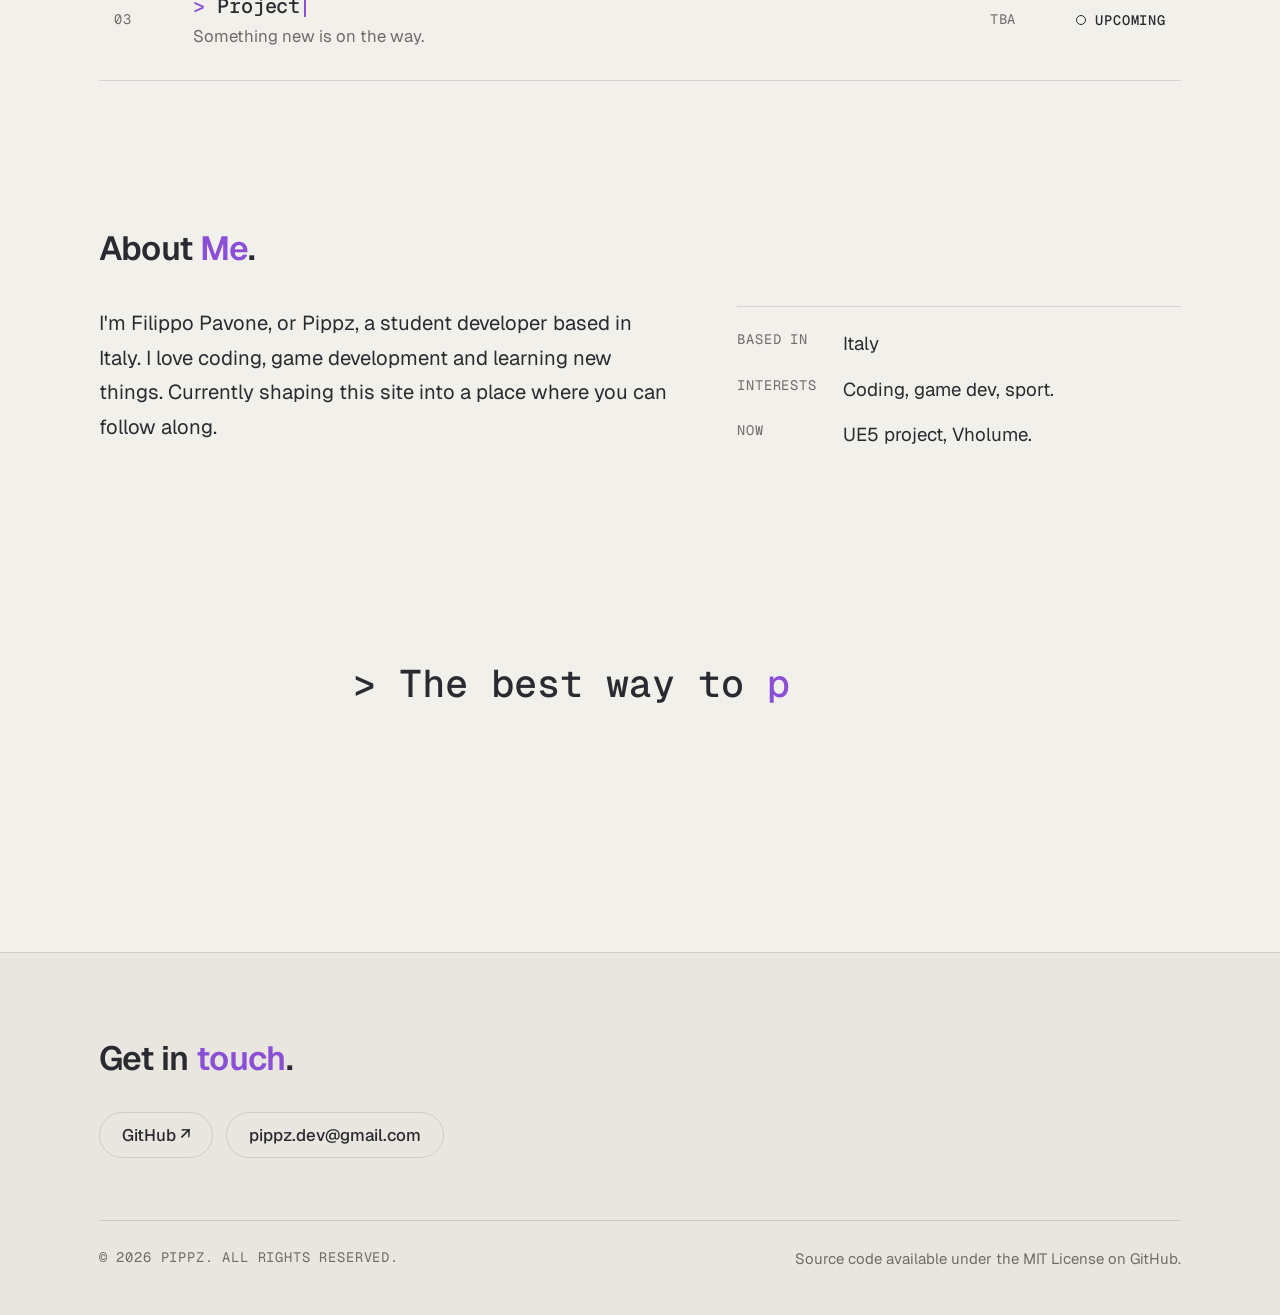
==== commit c18809db: "Merge branch 'main' of https://github.com/pippz/pippz.github.io" ====
--- a/index.html
+++ b/index.html
@@ -78,9 +78,9 @@
           <div><h3>UE5 Vholume Project</h3><p>Working on a level for Vholume on Ue5. Will be later on published on Vholume's Steam Workshop.</p></div>
           <span class="tags mono">Unreal Engine 5</span>
           <span class="status wip">In progress</span>
-        </li>
+        </li>-->
         <li class="row reveal">
-          <span class="num mono">04</span>
+          <span class="num mono">03</span>
           <div><h3 class="typed-line" aria-label="Upcoming project"><span class="prompt" aria-hidden="true">&gt;</span><span id="typed" aria-hidden="true" data-phrases="Project Alpha|Project Beta|Project Gamma|Project Delta"></span><span class="cursor cursor-sm" aria-hidden="true"></span></h3><p>Something new is on the way.</p></div>
           <span class="tags mono">TBA</span>
           <span class="status soon">Upcoming</span>
@@ -101,7 +101,7 @@
     </section>
 
     <section class="wrap reveal">
-      <p class="quote" id="quote" data-text="The best way to predict the future is to build it." data-hl="predict future build"></p>
+      <p class="quote" id="quote" data-text="> The best way to predict the future is to build it." data-hl="predict future build"></p>
     </section>
   </main>
 
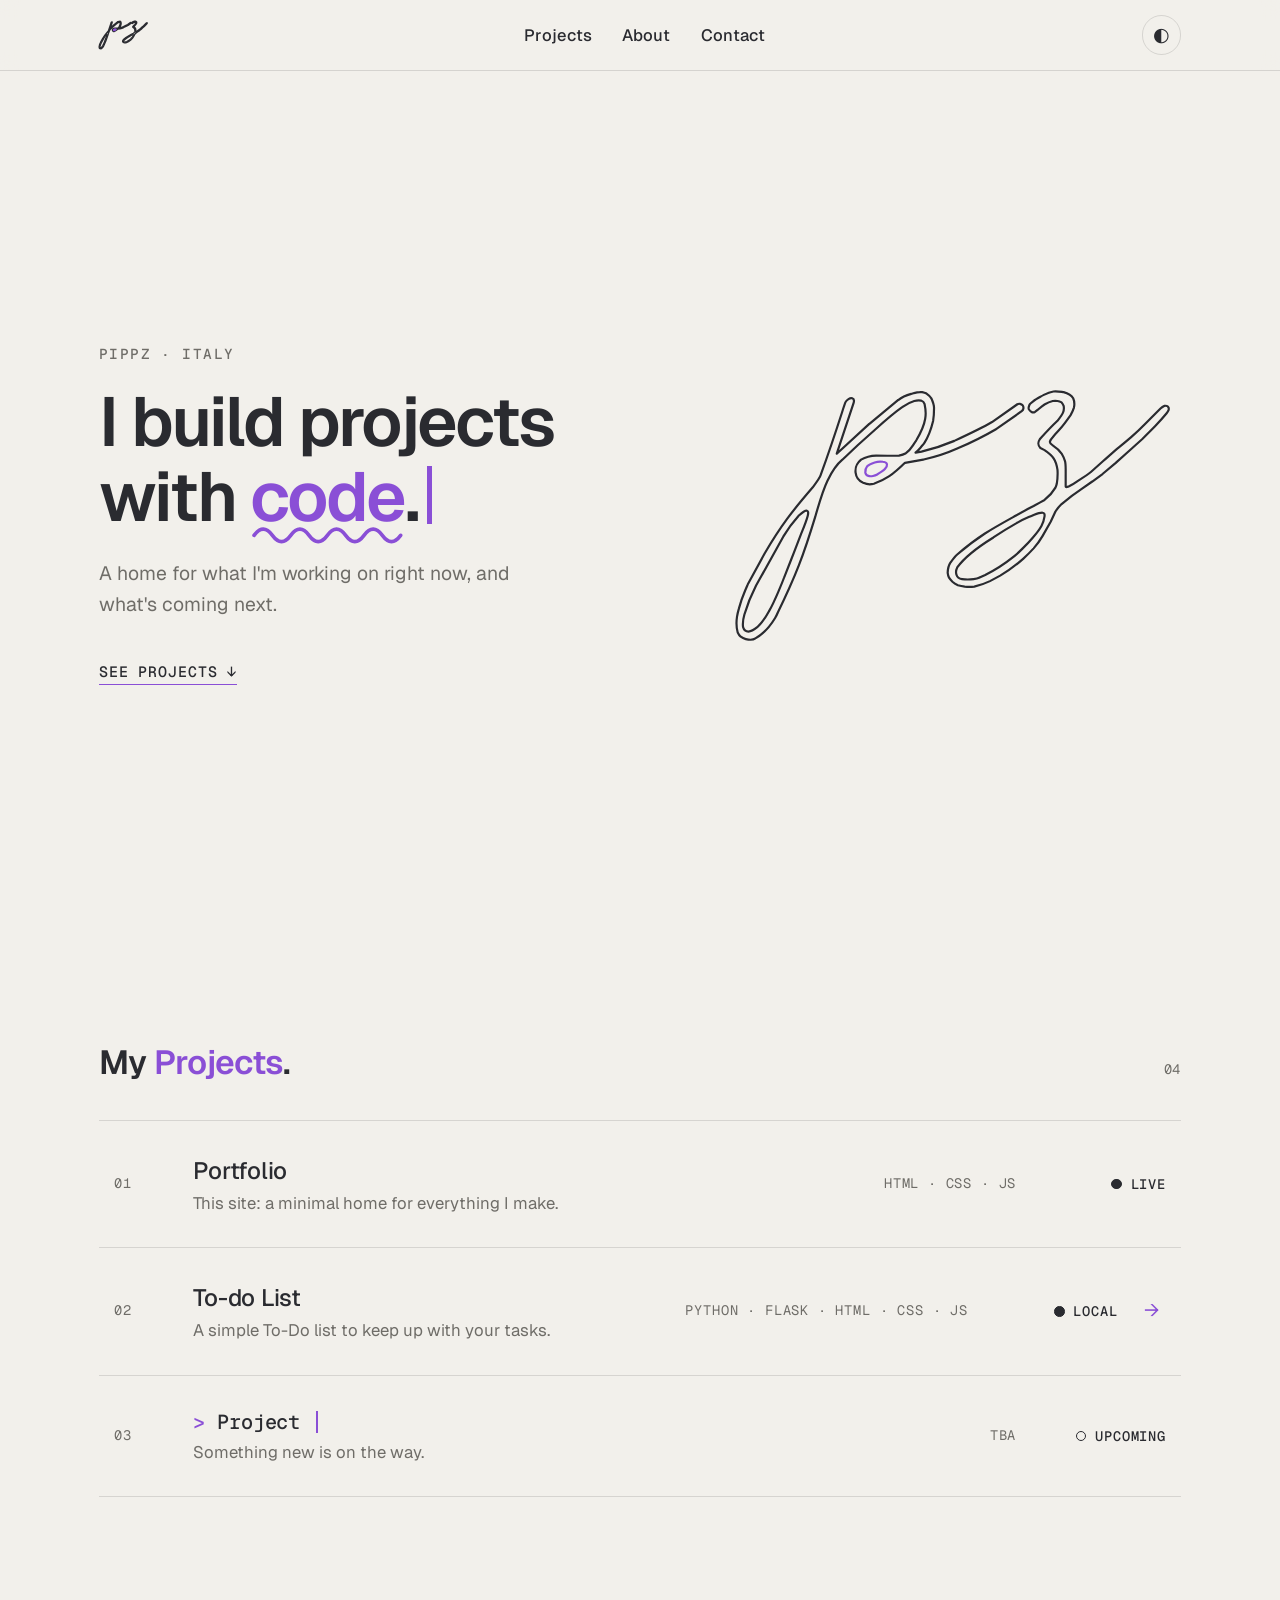
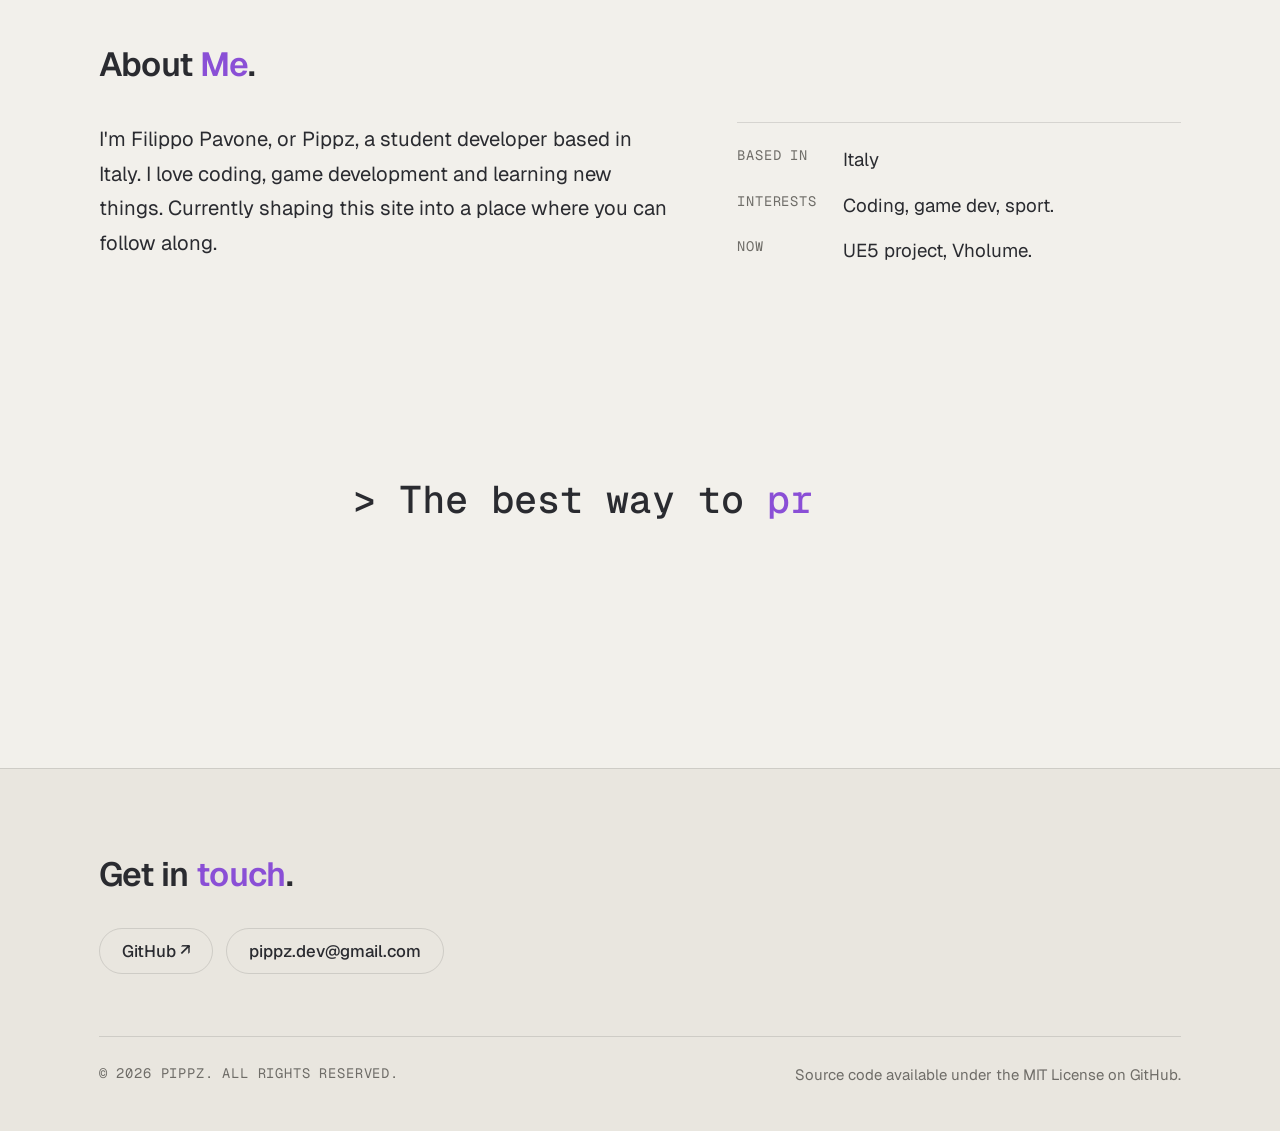
==== commit df167e40: "Bugfix project section" ====
--- a/index.html
+++ b/index.html
@@ -72,7 +72,7 @@
           </svg>Compoundly</h3><p>Compoundly is a web app built to simplify chemical compound research. Beta version is available on GitHub.</p></div>
           <span class="tags mono">HTML · CSS · JS</span>
           <span class="status wip">In progress</span>
-        </li>-->
+        </li>
         <li class="row reveal">
           <span class="num mono">03</span>
           <div><h3>UE5 Vholume Project</h3><p>Working on a level for Vholume on Ue5. Will be later on published on Vholume's Steam Workshop.</p></div>
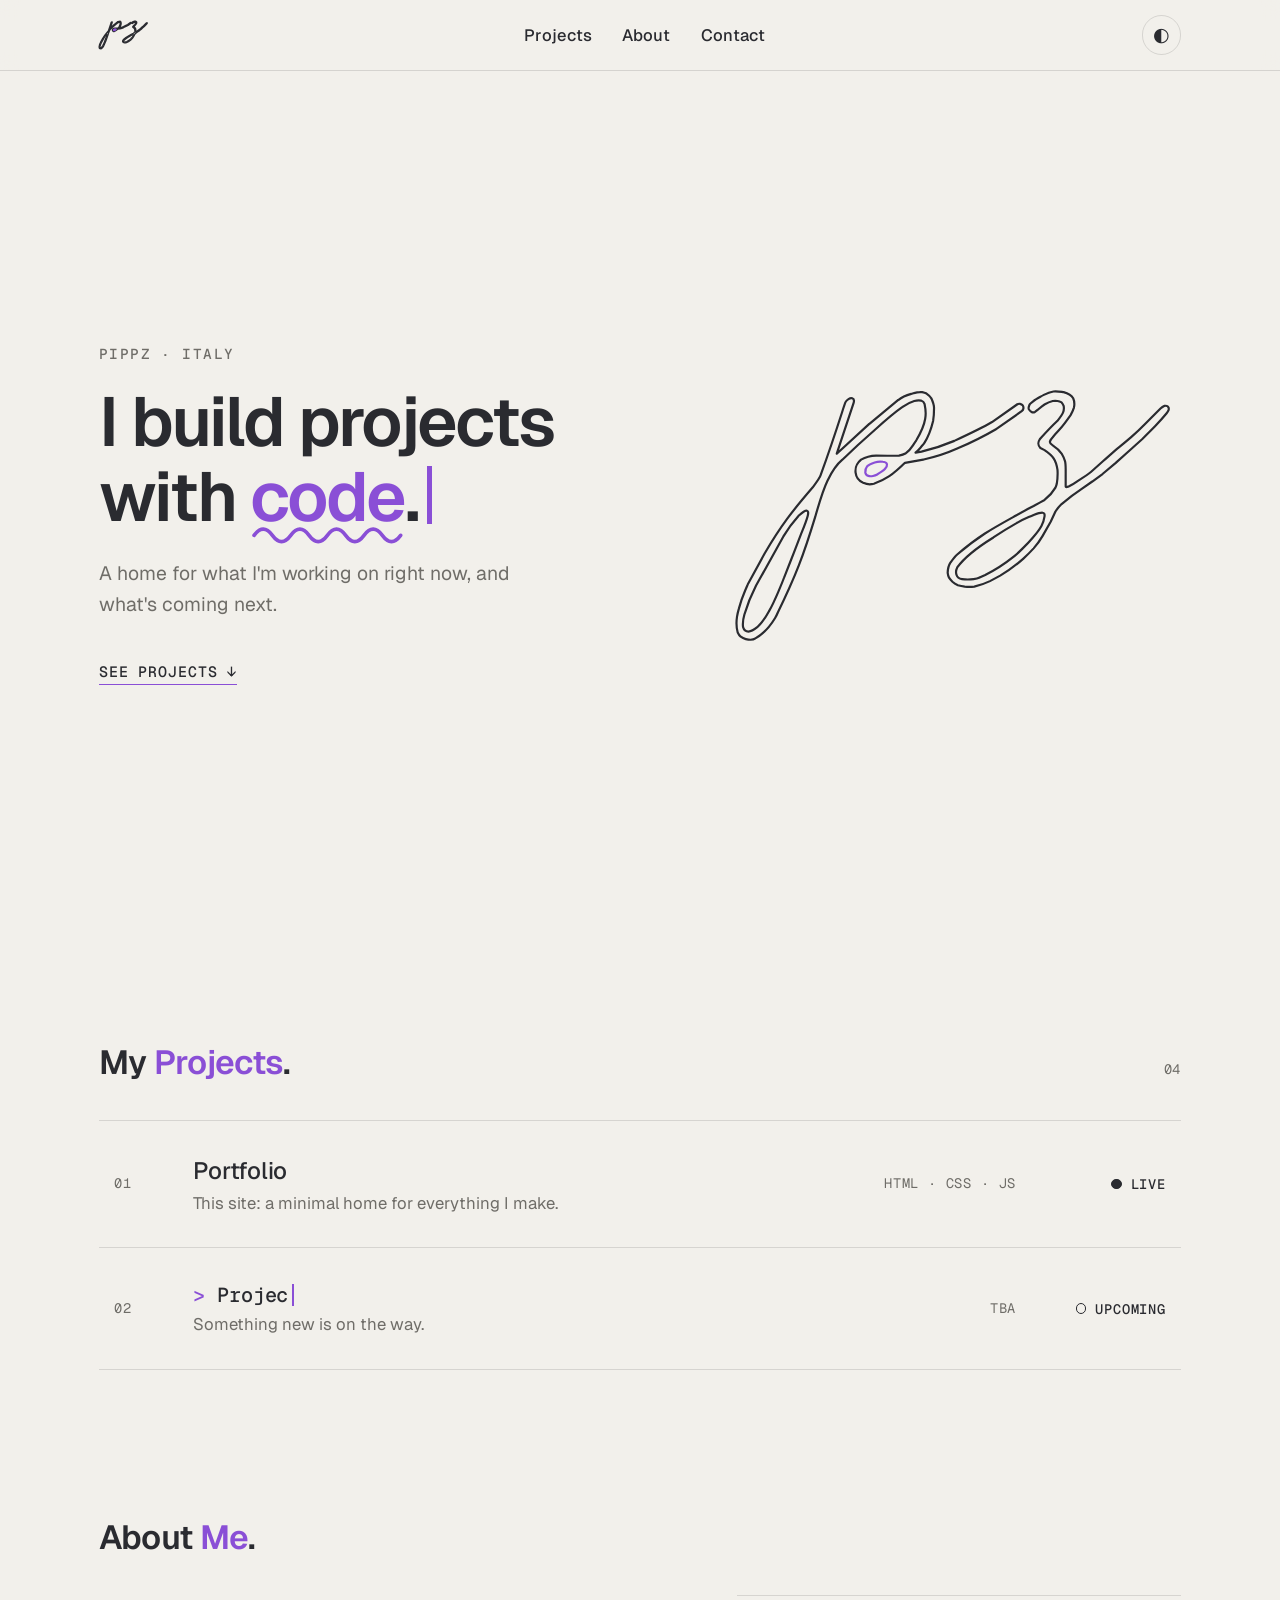
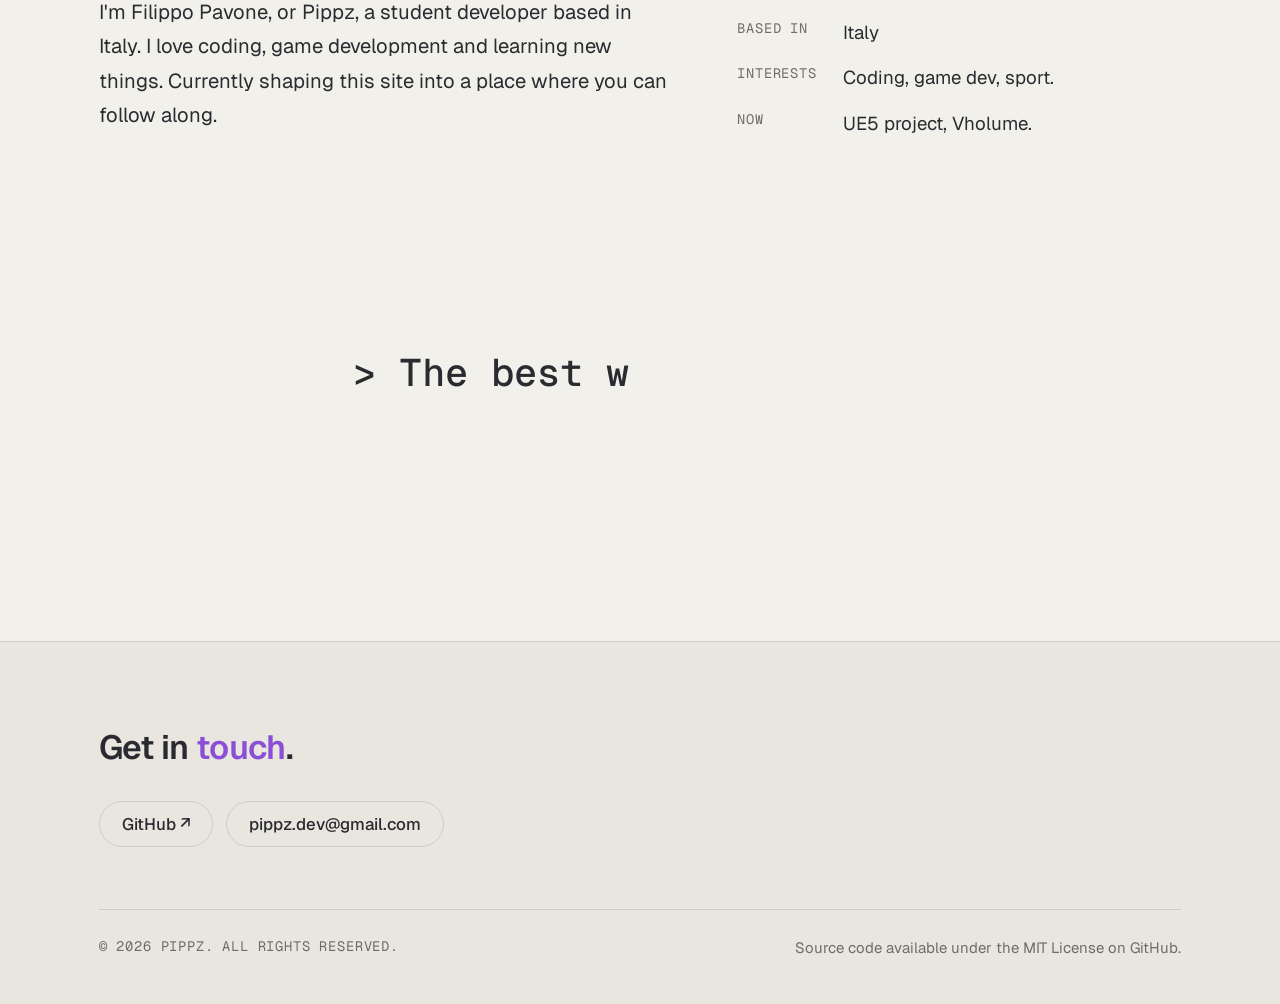
==== commit 99de2191: "project seciton update" ====
--- a/index.html
+++ b/index.html
@@ -50,7 +50,7 @@
           <span class="tags mono">HTML · CSS · JS</span>
           <span class="status live">Live</span>
         </li>
-        <li class="row-item">
+        <!--<li class="row-item">
         <a class="row row-link reveal" href="todo.html">
           <span class="num mono">02</span>
           <div><h3>To-do List</h3><p>A simple To-Do list to keep up with your tasks.</p></div>
@@ -59,7 +59,7 @@
           <span class="row-arrow">→</span>
         </a>
         </li>
-        <!--<li class="row reveal">
+        <li class="row reveal">
           <span class="num mono">03</span>
           <div><h3 class="proj-title"><svg class="compoundly-mark" viewBox="0 0 100 100" fill="none" aria-hidden="true" focusable="false">
             <line x1="30" y1="33" x2="53" y2="50" stroke="currentColor" stroke-width="5" stroke-linecap="round"/>
@@ -80,7 +80,7 @@
           <span class="status wip">In progress</span>
         </li>-->
         <li class="row reveal">
-          <span class="num mono">03</span>
+          <span class="num mono">02</span>
           <div><h3 class="typed-line" aria-label="Upcoming project"><span class="prompt" aria-hidden="true">&gt;</span><span id="typed" aria-hidden="true" data-phrases="Project Alpha|Project Beta|Project Gamma|Project Delta"></span><span class="cursor cursor-sm" aria-hidden="true"></span></h3><p>Something new is on the way.</p></div>
           <span class="tags mono">TBA</span>
           <span class="status soon">Upcoming</span>
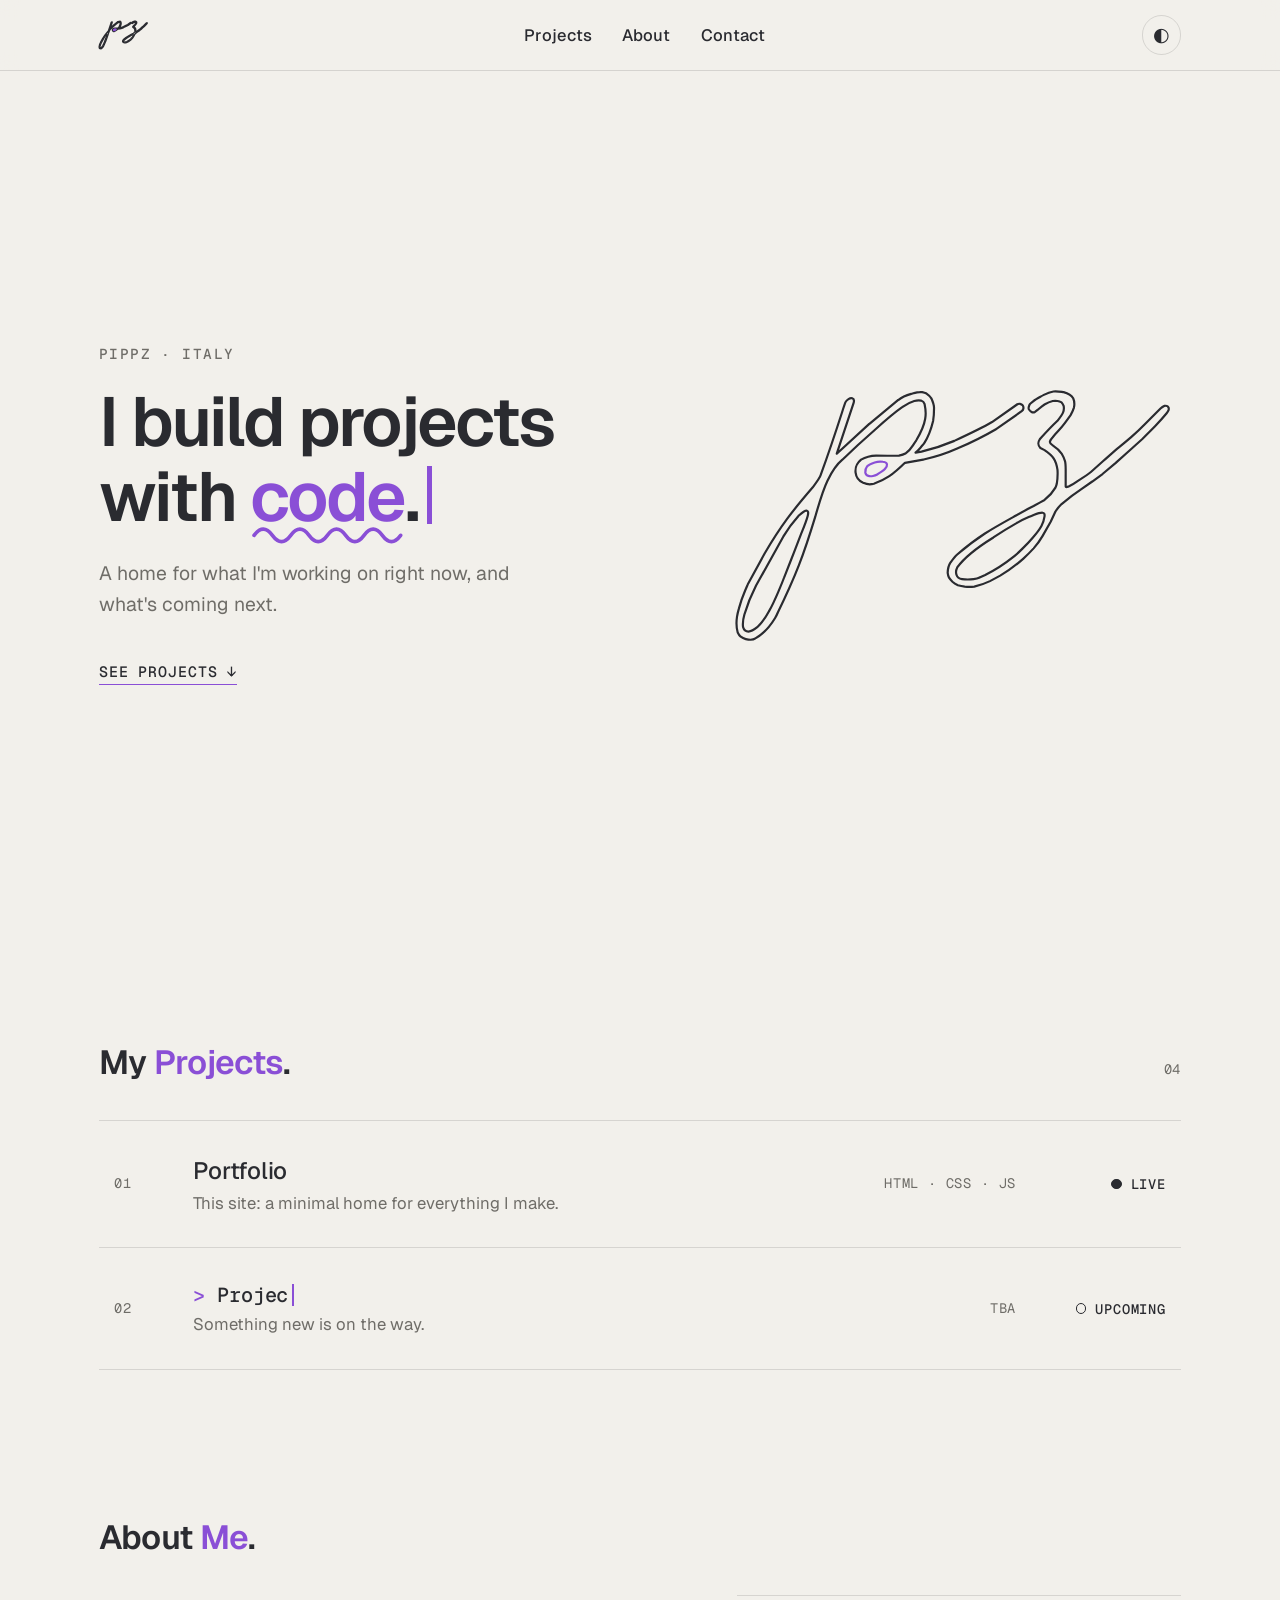
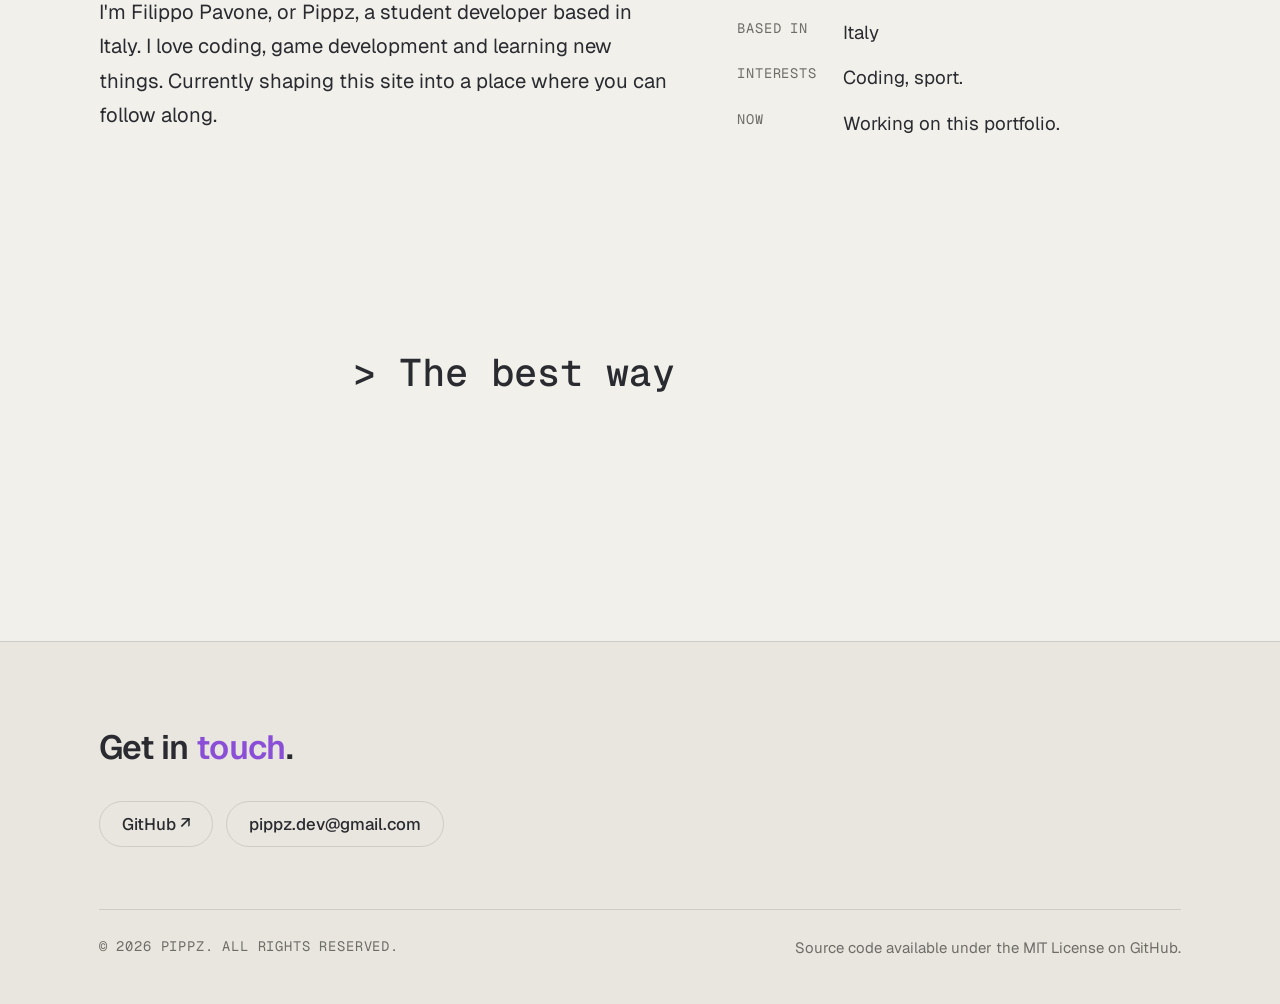
==== commit 2fe332c1: "About me section update" ====
--- a/index.html
+++ b/index.html
@@ -94,8 +94,8 @@
         <p>I'm Filippo Pavone, or Pippz, a student developer based in Italy. I love coding, game development and learning new things. Currently shaping this site into a place where you can follow along.</p>
         <dl>
           <dt class="mono">Based in</dt><dd>Italy</dd>
-          <dt class="mono">Interests</dt><dd>Coding, game dev, sport.</dd>
-          <dt class="mono">Now</dt><dd>UE5 project, Vholume.</dd>
+          <dt class="mono">Interests</dt><dd>Coding, sport.</dd>
+          <dt class="mono">Now</dt><dd>Working on this portfolio.</dd>
         </dl>
       </div>
     </section>
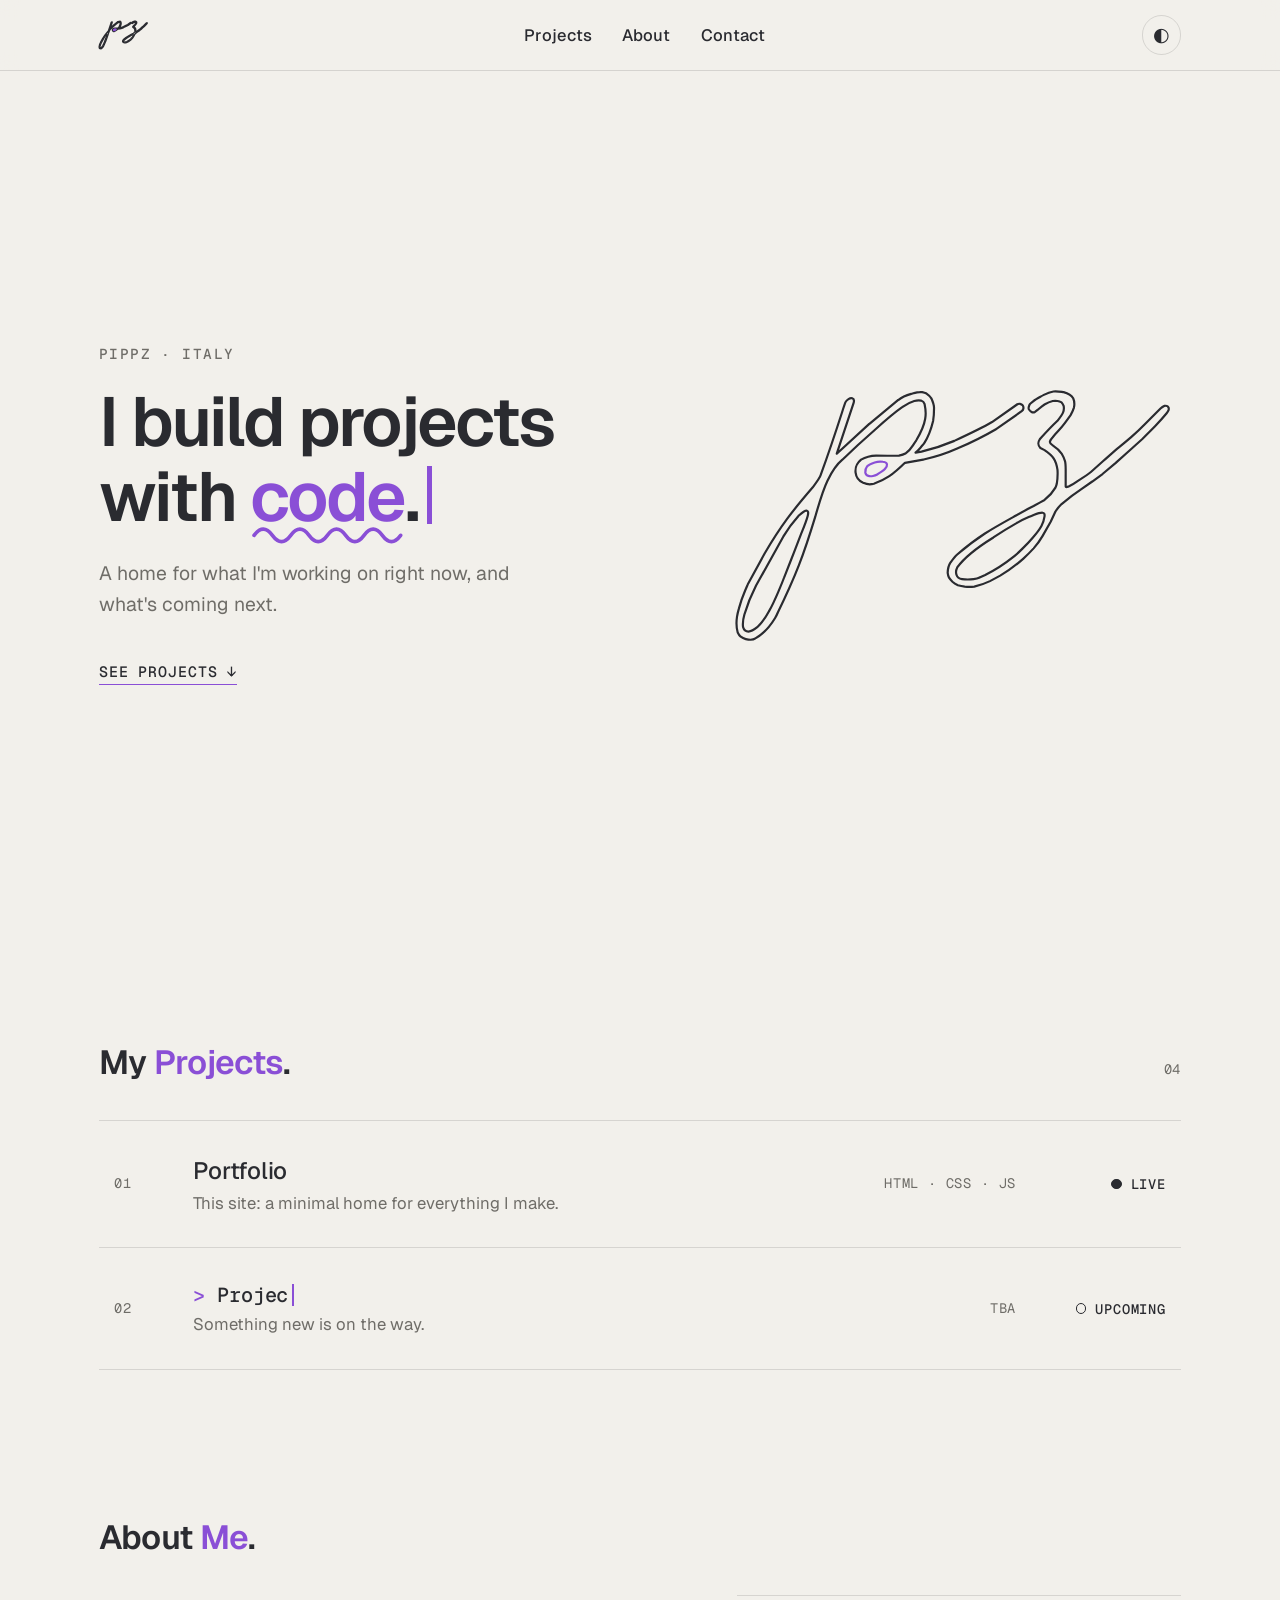
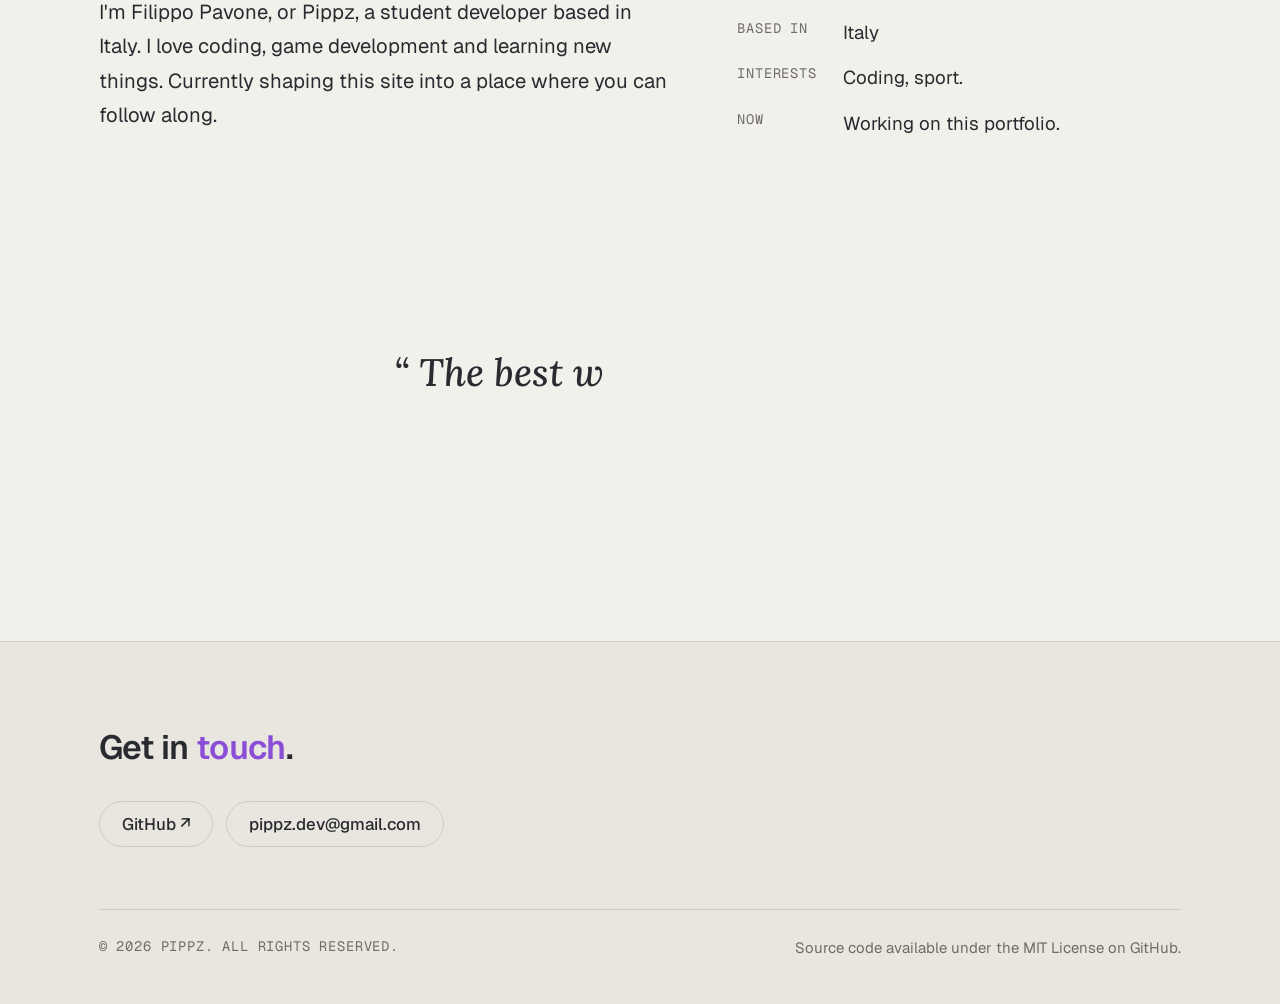
==== commit 25ccef30: "Updated quote" ====
--- a/index.html
+++ b/index.html
@@ -101,7 +101,7 @@
     </section>
 
     <section class="wrap reveal">
-      <p class="quote" id="quote" data-text="> The best way to predict the future is to build it." data-hl="predict future build"></p>
+      <p class="quote" id="quote" data-text="“ The best way to predict the future is to build it. ”" data-hl="predict future build"></p>
     </section>
   </main>
 
--- a/style.css
+++ b/style.css
@@ -384,7 +384,8 @@
 
 /* ── Quote ── */
 .quote {
-    font: 500 clamp(1.5rem, 3.0vw, 2.2rem)/1.15 'Geist Mono', monospace;
+    font: 500 clamp(1.5rem, 3.0vw, 2.2rem)/1.15 'Lora', serif;
+    font-style: italic;
     text-align: center;
     max-width: 26ch;
     margin: 4rem auto 2rem;
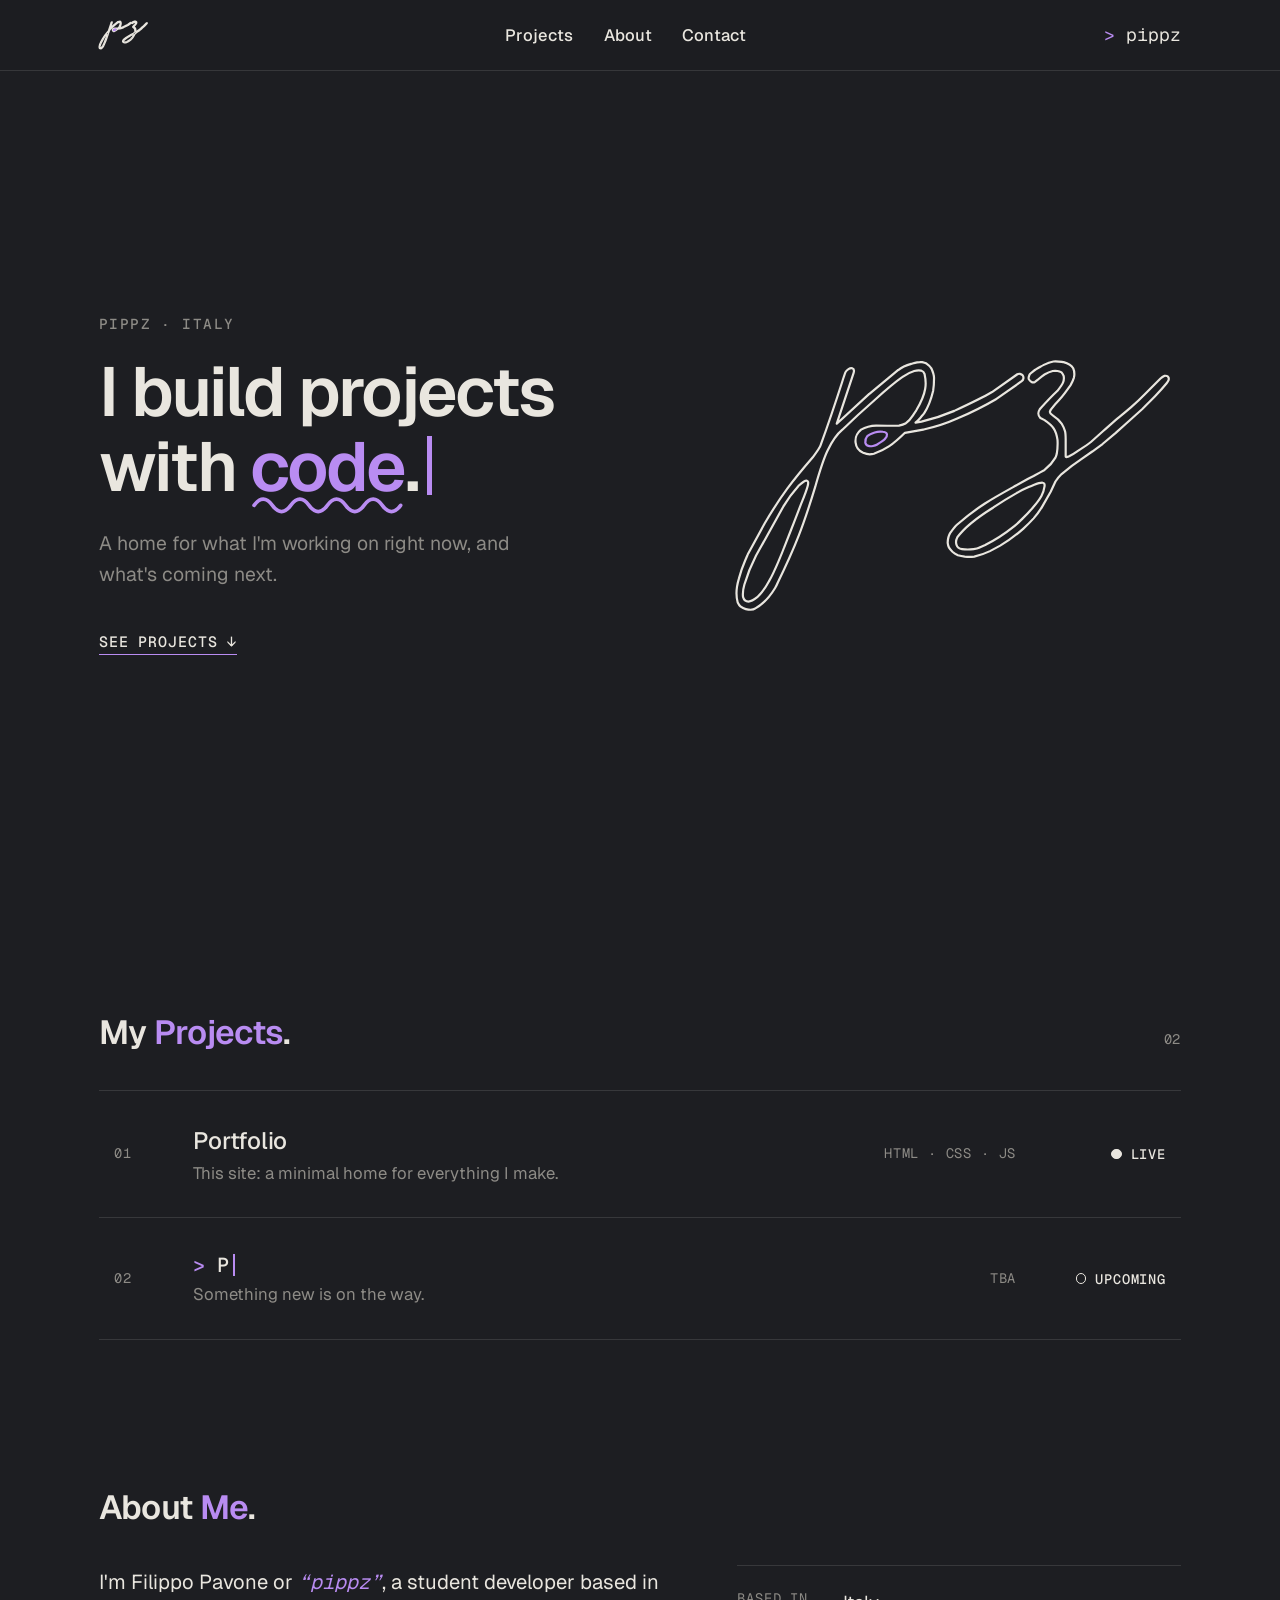
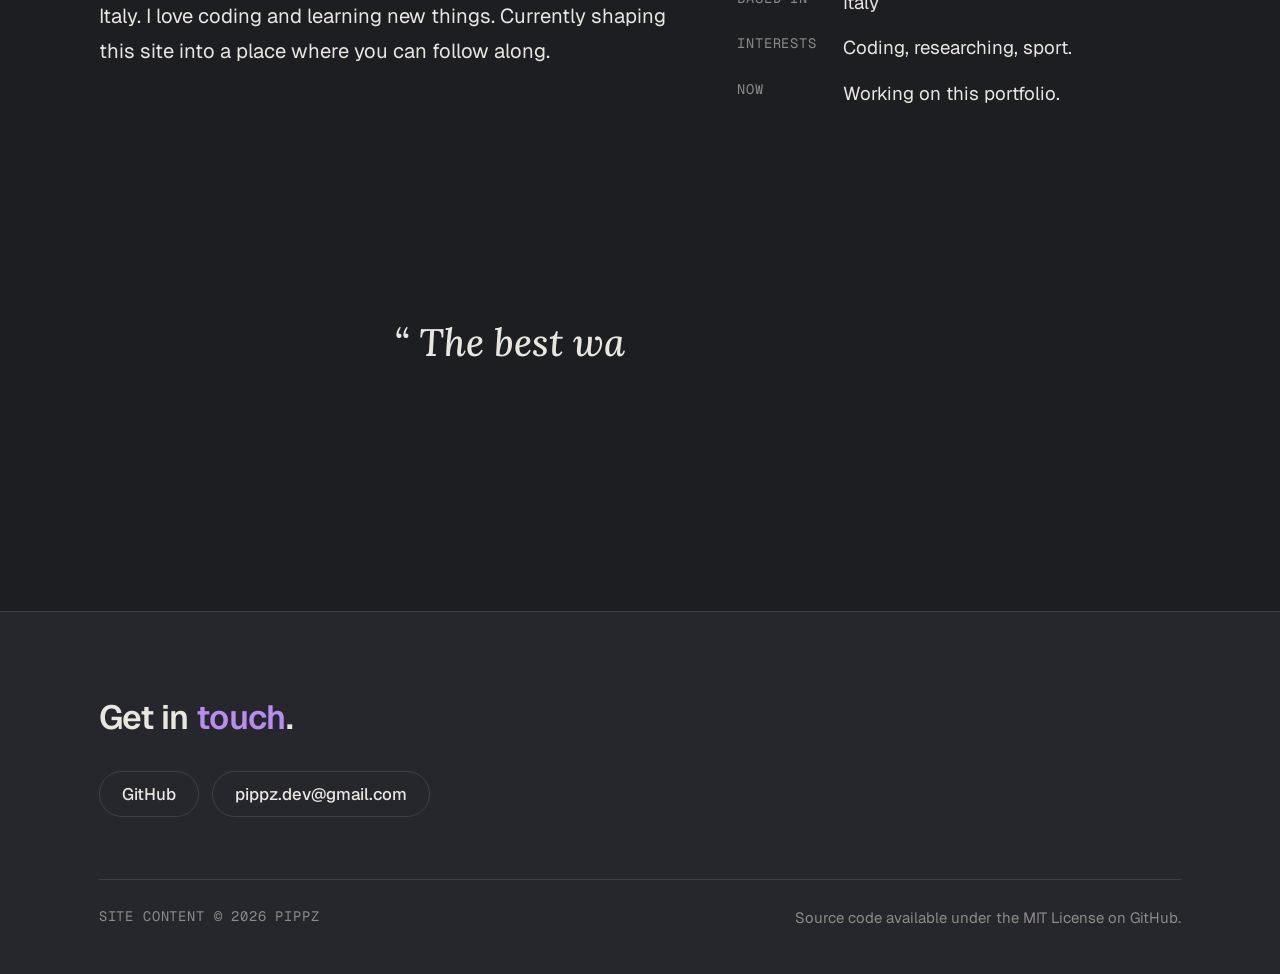
==== commit 6509e506: "Fixed bugs" ====
--- a/index.html
+++ b/index.html
@@ -5,18 +5,22 @@
   <meta name="viewport" content="width=device-width, initial-scale=1">
   <title>Pippz — Coding & Projects</title>
   <meta name="description" content="Portfolio of Pippz: current projects, what's in progress, and what's coming next.">
+  <meta property="og:type" content="website">
+  <meta property="og:title" content="Pippz — Coding & Projects">
+  <meta property="og:description" content="Portfolio of Pippz: current projects, what's in progress, and what's coming next.">
+  <meta name="twitter:card" content="summary">
+  <!-- Once the site is live, also add og:url and og:image (absolute URLs, ~1200×630) so shared links get a preview image. -->
   <link rel="icon" type="image/svg+xml" href="favicon.svg">
   <link rel="preconnect" href="https://fonts.googleapis.com">
   <link rel="preconnect" href="https://fonts.gstatic.com" crossorigin>
   <link href="https://fonts.googleapis.com/css2?family=Geist:wght@300;400;500;600&family=Geist+Mono:wght@400;500&family=Lora:ital,wght@1,400&display=swap" rel="stylesheet">
   <script>
+    document.documentElement.classList.add('js');
     try{document.documentElement.dataset.theme=localStorage.getItem('theme')||(matchMedia('(prefers-color-scheme: dark)').matches?'dark':'light')}catch(e){}
   </script>
   <link rel="stylesheet" href="style.css">
 </head>
 <body id="top">
-
-  <svg width="0" height="0" hidden><g id="logo-src"><path d="M21.8056 119.644L9.3056 142.644C9.26526 142.719 9.22818 142.795 9.19427 142.872L9.1015 143.109C5.95736 150.557 4.88043 152.31 2.8954 160.088C2.63771 160.976 1.61025 165.303 1.45403 166.349C0.895382 170.088 0.647331 172.921 1.94135 177.577C2.44136 178.577 3.0124 179.863 3.94135 180.577C5.4595 181.744 6.33736 182.166 7.94135 182.577C8.80337 182.798 12.8954 183.588 14.9413 182.077C23.2705 177.279 27.8954 169.588 29.3954 167.088C30.0858 165.937 31.2693 163.405 31.3954 163.088C44.3325 136.578 50.1797 121.376 58.7294 93.1844C58.7476 93.1387 58.7643 93.0924 58.7802 93.0458C64.4886 72.9875 67.2756 67.6297 67.8925 66.3358C71.8804 57.9718 74.8879 54.2525 78.704 51.0721C88.0883 42.0612 93.2858 37.2902 102.416 29.3358C111.746 20.9152 116.474 16.8454 122.567 12.6249C125.872 10.2228 127.889 9.06328 131.395 8.08776C133.193 7.58776 134.343 7.49878 136.381 7.75866C137.926 8.25127 138.568 8.75084 138.989 10.3671C140.011 15.042 140.087 17.3669 139.417 21.0409C138.565 26.3078 137.059 29.8177 132.894 36.8807C129.253 41.9809 129.736 43.187 124.895 46.5878C123.945 47.1565 121.351 47.8764 120.18 48.077C113.764 48.2335 110.107 48.2412 103.441 48.077C98.659 48.1854 96.2359 48.845 92.3954 51.0721C89.2131 53.8055 87.8954 56.0878 88.3954 60.5878C88.8431 64.6174 90.6763 66.6091 93.9482 68.036C96.3346 69.0016 99.3638 69.1245 99.9482 69.036C100.533 68.9475 100.573 69.0549 101.783 68.7606C110.575 65.6182 115.569 62.1973 124.589 53.3915L137.963 51.0311C138.102 51.0066 138.239 50.9723 138.373 50.9286C148.882 48.6878 154.149 46.8443 162.873 42.9286C163.014 42.8826 163.151 42.8268 163.283 42.7606C175.431 37.5355 181.542 34.4701 191.283 28.7606C191.416 28.694 191.544 28.6168 191.666 28.5311L210.166 15.5311C211.522 14.5785 211.848 12.708 210.895 11.3524C209.943 9.99685 208.072 9.67034 206.717 10.6229L188.404 23.4901C181.479 27.5888 174.873 30.7992 160.795 37.2948C152.08 41.0034 146.876 42.7908 136.71 45.159L132.327 45.9325C134.485 44.1463 135.381 42.8478 137.441 40.577C137.965 40.0003 138.441 39.3633 138.941 38.577C142.45 33.0596 143.534 29.666 145.216 22.7196C145.92 18.957 145.895 15.088 145.895 13.0878C145.895 12.0878 145.095 8.72495 143.895 6.08776C142.835 4.46468 142.052 3.71695 140.395 2.6073C139.329 2.08539 138.618 1.8641 137.192 1.58776C136.491 1.5666 136.097 1.56719 135.395 1.58776C134.395 1.58775 133.059 1.87586 130.018 2.60729C129.794 2.63923 129.575 2.69629 129.364 2.77722L129.157 2.86608C124.682 4.14204 122.546 5.0915 119.657 7.36608C119.431 7.4732 119.219 7.60774 119.026 7.76745L98.5263 24.7675C98.4882 24.7991 98.4505 24.8316 98.414 24.8651L74.5908 46.702L86.8954 9.58776C87.4304 8.01972 87.5093 6.64334 85.9413 6.10827C84.3733 5.57329 81.7961 7.17393 80.8954 9.08776C79.9947 11.0016 73.985 31.5247 62.8954 62.0878C62.7584 62.5749 61.0008 65.9545 57.0136 71.3124C41.95 88.7864 33.9469 99.0551 21.8056 119.644ZM21.8056 119.644L21.8945 119.491C21.9258 119.441 21.9588 119.391 21.9931 119.343" pathLength="1" style="--i:0"/><path d="M48.3729 105.739L48.3807 105.709C53.983 92.0607 54.5413 88.976 52.6736 88.5383C51.8009 87.9799 50.5115 88.7757 46.6385 92.1594L46.5516 92.2111L46.492 92.2922C40.8599 98.5788 38.6869 101.788 35.492 107.292L35.4578 107.345L15.448 143.362L15.4402 143.382C11.4286 151.266 9.49011 155.869 6.89541 164.588C6.15136 167.088 5.41328 170 5.89531 173.795C6.55748 176.323 8.3954 177.088 9.8954 177.088C11.3954 177.088 13.0346 176.542 16.2977 173.885C20.0883 170.321 21.9305 167.767 24.7977 162.385L24.8299 162.341L24.8514 162.292C29.1869 154.876 35.3954 139.088 35.8426 137.812C35.8954 137.588 36.0854 137.247 36.3475 136.593C36.6156 135.924 36.9806 135.002 37.4197 133.887C38.2982 131.656 39.474 128.648 40.7615 125.344C43.3367 118.735 46.3611 110.935 48.3611 105.768L48.3729 105.739Z" pathLength="1" style="--i:1"/><path d="M103.896 62.0877C102.659 62.8216 99.6384 63.4617 98.3955 63.0878C96.5373 62.9268 95.8954 62.0877 95.5154 60.6876C95.4575 56.4828 96.9658 54.8197 102.396 53.0877C103.896 52.5878 106.101 52.2448 108.395 52.5878C110.546 52.8211 111.348 53.5974 111.396 54.5877C111.76 56.9677 109.614 58.6939 103.896 62.0877Z" pathLength="1" style="--i:2"/><path d="M226.895 10.5877C225.395 11.4762 223.954 12.7184 222.395 14.0877C221.367 14.9564 220.88 15.3896 219.895 16.0877C219.075 16.4598 218.132 16.5148 217.395 16.0877C216.465 15.5591 216.034 15.1166 215.395 14.0877C214.833 12.6876 215.895 10.5877 216.395 10.0877C219.234 7.73923 220.437 6.87292 221.895 6.08775C222.895 5.58775 224.632 4.47335 226.395 3.58775C229.395 2.04518 230.916 1.51828 233.395 1.08775C236.358 0.827073 238.034 1.18989 240.895 1.58775C244.148 2.44117 246.554 3.80224 247.895 6.08774C249.021 8.63622 249.114 10.1724 248.395 13.0877C247.645 15.3564 247.109 16.5677 245.895 18.5877L241.895 24.0877C240.041 26.5293 238.961 27.8429 236.895 30.0877C235.208 31.8698 234.337 32.8545 232.895 34.5877C230.037 37.7201 230.165 38.9986 232.895 40.5877C236.142 42.7176 237.582 44.0271 239.395 46.5877C240.656 48.7023 241.196 49.9075 241.895 52.0877C242.25 53.2743 242.356 54.6303 242.395 58.0877V70.5877C242.465 71.1575 242.721 71.2233 243.395 71.0877C244.039 70.9162 244.364 70.8053 244.895 70.5877C247.58 69.1832 248.996 68.2986 251.395 66.5877C257.353 62.7457 259.574 61.2405 260.895 60.0877L269.895 52.0877C274.416 48.1234 278.895 44.0877 281.395 42.0877C284.989 39.1728 286.989 37.5356 290.395 34.5877C294.474 30.9695 296.684 28.9002 300.395 25.0877L311.895 13.5877C312.958 12.6164 313.638 12.1774 314.895 11.5877C316.808 11.3655 317.492 11.6675 317.895 13.0877C317.99 13.697 317.972 14.021 317.895 14.5877C317.459 15.7375 316.983 16.3672 316.395 17.0877C315.808 17.8083 311.317 23.0168 307.895 26.5877L298.395 36.0877L288.395 45.0878L278.895 53.5878L269.395 61.5877L261.895 67.0877L253.895 72.5877L246.895 77.5877L239.395 83.5877C237.243 85.6692 236.298 86.8802 234.895 89.0877L231.395 96.5877L225.395 107.088C223.207 110.865 221.763 112.82 218.895 116.088C216.007 119.217 214.368 120.876 211.395 123.588C205.03 129.219 201.311 131.964 194.395 136.088L186.895 140.088C182.471 142.217 179.954 143.105 175.395 144.088C172.576 144.34 171.048 144.336 168.395 144.088C166.365 143.838 165.268 143.623 163.395 143.088C161.619 142.258 160.713 141.73 159.395 140.588C158.192 139.467 157.664 138.806 156.895 137.588C156.259 136.232 156.035 135.465 155.895 134.088C156.002 130.47 156.402 128.789 157.895 126.588C159.073 124.959 160.895 122.325 162.895 120.588C177.889 107.566 187.601 102.179 204.195 92.9762L204.895 92.5878L214.895 87.0877L218.895 85.0877L223.395 82.5877L226.895 80.5877C231.053 77.4347 232.665 75.4151 234.895 71.5877C235.513 70.1542 235.727 69.5044 235.895 68.5877C236.52 64.6857 236.655 62.4964 236.395 58.5877C235.33 51.2778 233.067 48.2164 226.895 44.0877L223.895 42.5877C221.577 40.5219 222.395 37.5878 223.395 36.0877C228.188 30.7854 231.123 27.5075 236.395 22.5878C240.404 17.4756 241.65 15.3858 240.895 11.5877C240.409 10.3531 240.085 9.80029 239.395 9.08775C238.248 8.49864 237.593 8.27679 236.395 8.08775C235.028 7.96025 234.263 7.96503 232.895 8.08775C230.378 8.75529 228.395 9.69926 226.895 10.5877Z" pathLength="1" style="--i:3"/><path d="M178.895 137.588C177.895 138.088 176.125 138.41 174.895 138.588C170.74 139.189 170.051 139.154 166.395 138.588C164.934 138.394 162.909 137.292 162.395 135.588C161.962 134.088 161.395 133.088 162.895 130.088C168.895 121.588 178.346 114.941 189.395 108.088C196.579 103.325 200.312 101.013 206.395 97.5878C210.924 94.8781 213.654 93.9515 218.895 91.5878C225.218 89.3021 227.352 89.2002 226.895 92.5877C226.139 97.7811 224.432 101.123 218.395 108.088C215.582 111.403 213.946 113.167 210.895 116.088C208.522 118.52 207.48 119.52 204.773 121.772C196.995 128.006 192.377 131.123 183.395 135.588L178.895 137.588Z" pathLength="1" style="--i:4"/></g></svg>
 
   <header>
     <div class="bar wrap">
@@ -26,7 +30,7 @@
         <a href="#about">About</a>
         <a href="#contact">Contact</a>
       </nav>
-      <button id="theme" aria-label="Toggle theme">◐</button>
+      <span style="font-family: 'Geist Mono', monospace; font-size: large;"><span style="font-family: 'Geist Mono', monospace; color: var(--accent)">> </span>pippz</span>
     </div>
   </header>
 
@@ -42,7 +46,7 @@
     </section>
 
     <section id="projects" class="wrap">
-      <div class="head reveal"><h2>My <span style="color: var(--accent);">Projects</span>.</h2><span class="mono">04</span></div>
+      <div class="head reveal"><h2>My <span class="accent">Projects</span>.</h2><span class="mono">02</span></div>
       <ul class="rows">
         <li class="row reveal">
           <span class="num mono">01</span>
@@ -74,7 +78,7 @@
           <span class="status wip">In progress</span>
         </li>
         <li class="row reveal">
-          <span class="num mono">03</span>
+          <span class="num mono">04</span>
           <div><h3>UE5 Vholume Project</h3><p>Working on a level for Vholume on Ue5. Will be later on published on Vholume's Steam Workshop.</p></div>
           <span class="tags mono">Unreal Engine 5</span>
           <span class="status wip">In progress</span>
@@ -89,12 +93,12 @@
     </section>
 
     <section id="about" class="wrap">
-      <div class="head reveal"><h2>About <span style="color: var(--accent);">Me</span>.</h2></div>
+      <div class="head reveal"><h2>About <span class="accent">Me</span>.</h2></div>
       <div class="about reveal">
-        <p>I'm Filippo Pavone, or Pippz, a student developer based in Italy. I love coding, game development and learning new things. Currently shaping this site into a place where you can follow along.</p>
+        <p>I'm Filippo Pavone or <span style="font-family: 'Geist Mono', monospace; font-style: italic; color: var(--accent)">“pippz”</span>, a student developer based in Italy. I love coding and learning new things. Currently shaping this site into a place where you can follow along.</p>
         <dl>
           <dt class="mono">Based in</dt><dd>Italy</dd>
-          <dt class="mono">Interests</dt><dd>Coding, sport.</dd>
+          <dt class="mono">Interests</dt><dd>Coding, researching, sport.</dd>
           <dt class="mono">Now</dt><dd>Working on this portfolio.</dd>
         </dl>
       </div>
@@ -107,13 +111,14 @@
 
   <footer id="contact">
     <div class="wrap">
-      <h2 class="reveal">Get in <span style="color: var(--accent);">touch</span>.</h2>
+      <h2 class="reveal">Get in <span class="accent">touch</span>.</h2>
       <div class="links reveal">
-        <a href="https://github.com/pippz" target="_blank" rel="noopener">GitHub ↗</a>
-        <button id="discord" type="button">pippz.dev@gmail.com</button>
+        <a href="https://github.com/pippz" target="_blank" rel="noopener">GitHub</a>
+        <button id="copy-email" type="button" aria-label="Copy email address: pippz.dev@gmail.com">pippz.dev@gmail.com</button>
+        <span id="copy-status" class="sr-only" role="status"></span>
       </div>
       <div class="legal">
-        <p class="copy mono">© 2026 Pippz. All rights reserved.</p>
+        <p class="copy mono">Site content © 2026 Pippz</p>
         <p class="notice">Source code available under the MIT License on GitHub.</p>
       </div>
     </div>
--- a/style.css
+++ b/style.css
@@ -1,13 +1,4 @@
 :root {
-    --bg: #f2f0eb;
-    --surface: #e9e6df;
-    --text: #2a2b30;
-    --muted: #6f6d68;
-    --line: rgba(42, 43, 48, 0.14);
-    --accent: /*#e2573b;*/#8A4FD6;
-}
-
-[data-theme="dark"] {
     --bg: #1d1e22;
     --surface: #26272c;
     --text: #e9e6df;
@@ -26,6 +17,12 @@
     scrollbar-color: var(--line) transparent;
 }
 
+@media (prefers-reduced-motion: no-preference) {
+    html {
+        scroll-behavior: smooth;
+    }
+}
+
 body {
     margin: 0;
     background: var(--bg);
@@ -64,8 +61,21 @@
     color: var(--muted);
 }
 
-section {
+section,
+footer {
     scroll-margin-top: 4.375rem;
+}
+
+.sr-only {
+    position: absolute;
+    width: 1px;
+    height: 1px;
+    margin: -1px;
+    padding: 0;
+    overflow: hidden;
+    clip-path: inset(50%);
+    white-space: nowrap;
+    border: 0;
 }
 
 h1,
@@ -465,13 +475,13 @@
 }
 
 /* ── Reveal ── */
-.reveal {
+.js .reveal {
     opacity: 0;
     transform: translateY(0.625rem);
     transition: opacity 0.7s ease, transform 0.7s ease;
 }
 
-.reveal.in {
+.js .reveal.in {
     opacity: 1;
     transform: none;
 }
@@ -526,7 +536,7 @@
         transition: none!important;
     }
 
-    .reveal {
+    .js .reveal {
         opacity: 1;
         transform: none;
     }
@@ -542,7 +552,7 @@
     overflow: visible;
 }
 
-.doodle path {
+.js .doodle path {
     stroke-dasharray: 1;
     stroke-dashoffset: 1;
 }
@@ -604,7 +614,7 @@
 }
 
 @media (prefers-reduced-motion: reduce) {
-    .doodle path {
+    .js .doodle path {
         stroke-dashoffset: 0;
     }
 }
@@ -702,6 +712,7 @@
 .frame img {
     display: block;
     width: 100%;
+    height: auto;
     transition: opacity 0.25s ease;
 }
 
@@ -865,6 +876,8 @@
 
     .step-img {
         display: block;
+        width: 100%;
+        height: auto;
         margin-bottom: 1.25rem;
         max-width: 16rem;
     }
